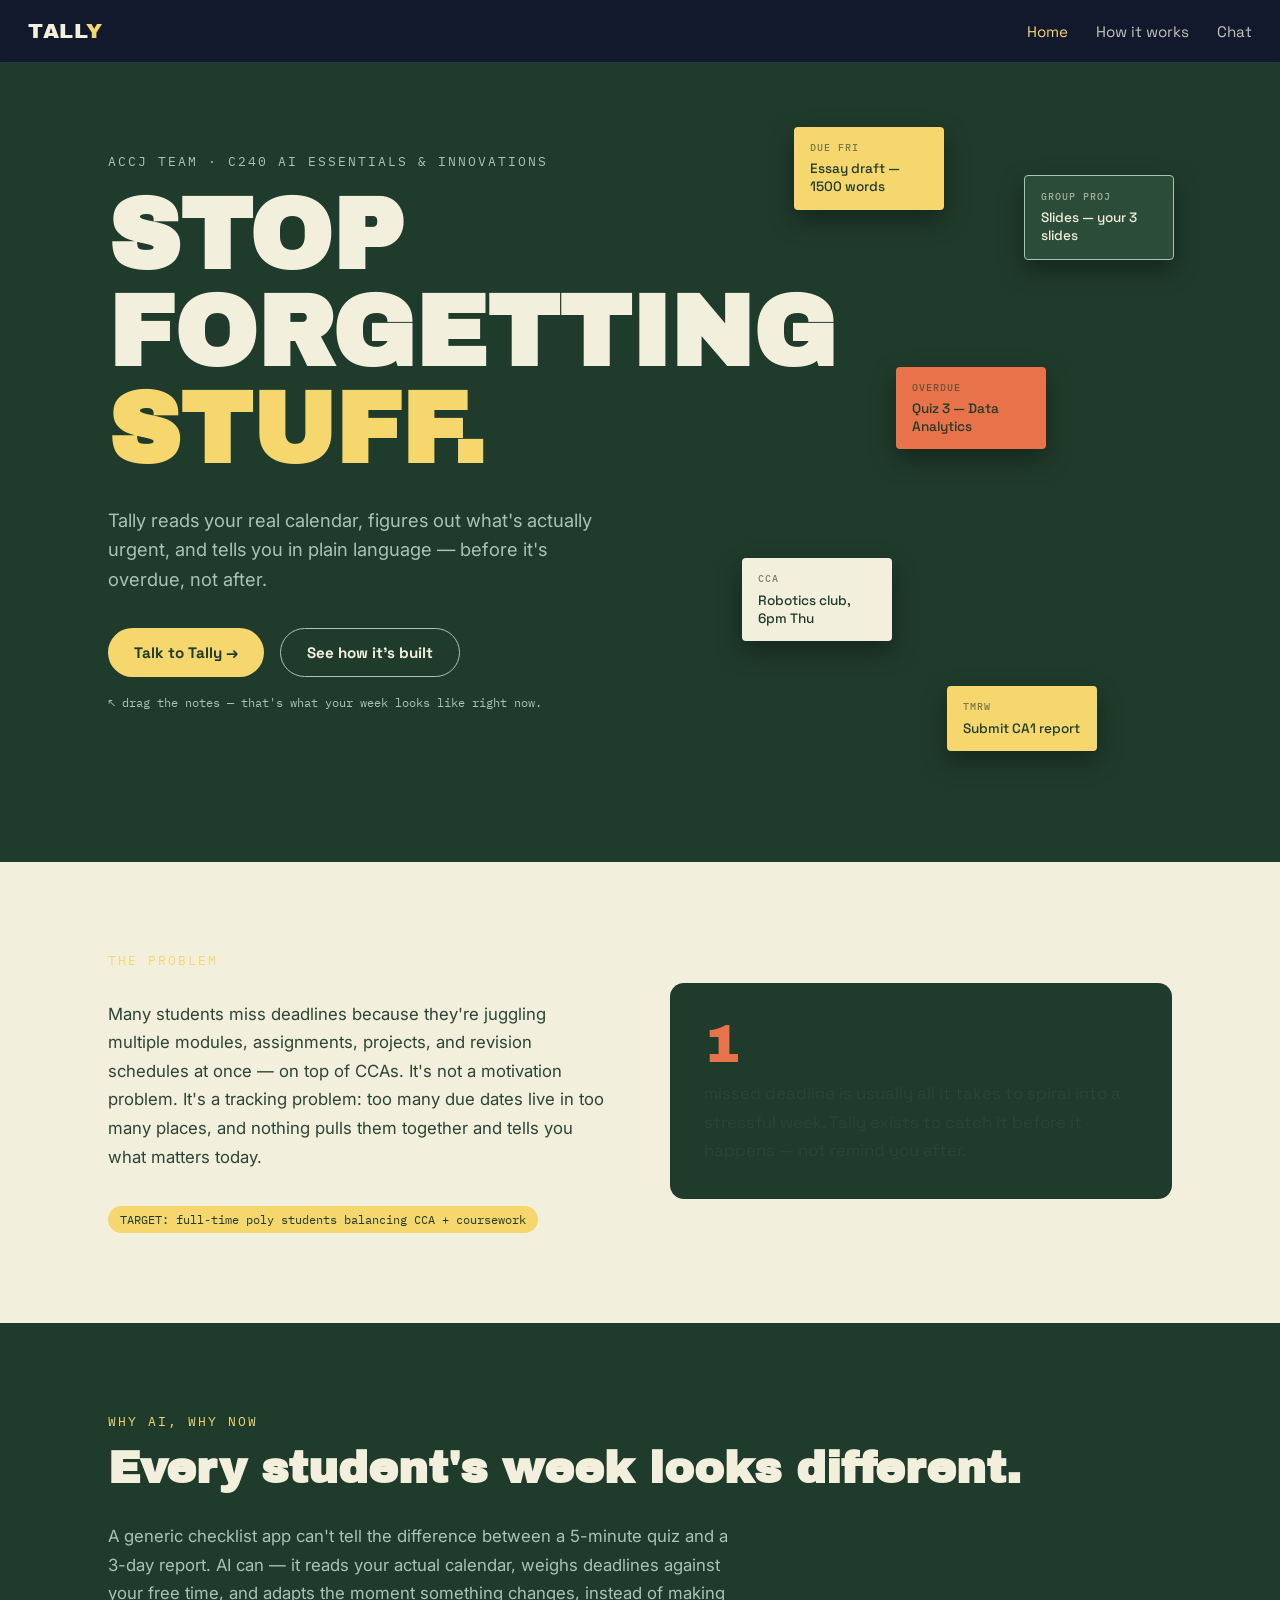
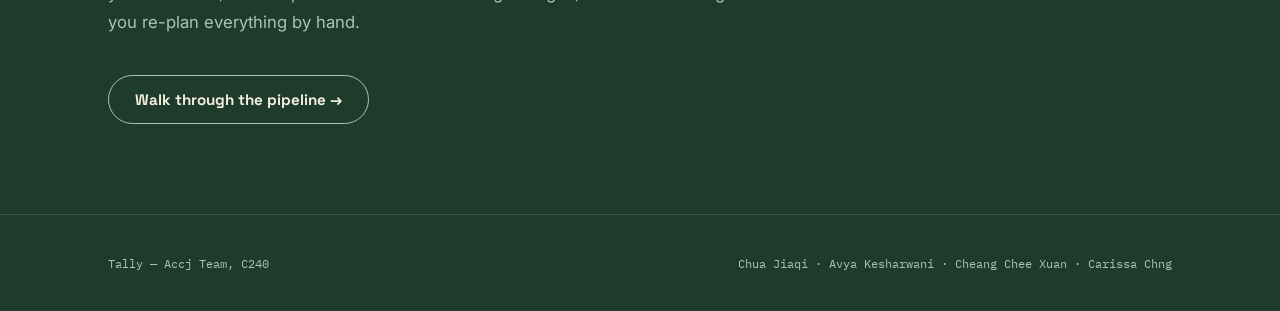
==== index.html @ a727bb12 "Add files via upload" ====
<!DOCTYPE html>
<html lang="en">
<head>
<meta charset="UTF-8">
<meta name="viewport" content="width=device-width, initial-scale=1.0">
<title>Tally — stop forgetting stuff</title>
<link rel="stylesheet" href="style.css">
</head>
<body>

<nav class="nav">
  <div class="nav-mark">TALL<span>Y</span></div>
  <ul class="nav-links">
    <li><a href="index.html">Home</a></li>
    <li><a href="how-it-works.html">How it works</a></li>
    <li><a href="chat.html">Chat</a></li>
  </ul>
</nav>

<header class="hero">
  <div class="note-field" aria-hidden="true">
    <!-- AVYA: these are the "forgotten task" sticky notes — the mess
         is the point. Drag them around, add/remove as you like. -->
    <div class="note y" style="left:62%; top:8%;"><span class="note-tag">Due Fri</span>Essay draft — 1500 words</div>
    <div class="note c" style="left:70%; top:38%;"><span class="note-tag">Overdue</span>Quiz 3 — Data Analytics</div>
    <div class="note p" style="left:58%; top:62%;"><span class="note-tag">CCA</span>Robotics club, 6pm Thu</div>
    <div class="note b" style="left:80%; top:14%;"><span class="note-tag">Group proj</span>Slides — your 3 slides</div>
    <div class="note y" style="left:74%; top:78%;"><span class="note-tag">Tmrw</span>Submit CA1 report</div>
  </div>

  <div class="wrap" style="position:relative; z-index:2;">
    <div class="eyebrow">Accj Team · C240 AI Essentials & Innovations</div>
    <h1 class="headline">STOP<br>FORGETTING<br><span class="accent">STUFF.</span></h1>
    <p class="sub">Tally reads your real calendar, figures out what's actually urgent, and tells you in plain language — before it's overdue, not after.</p>
    <div class="hero-cta">
      <a href="chat.html" class="btn btn-primary">Talk to Tally →</a>
      <a href="how-it-works.html" class="btn btn-ghost">See how it's built</a>
    </div>
    <p class="hero-hint">↖ drag the notes — that's what your week looks like right now.</p>
  </div>
</header>

<section class="problem">
  <div class="wrap">
    <div class="section-label">The problem</div>
    <div class="problem-grid">
      <div>
        <p>Many students miss deadlines because they're juggling multiple modules, assignments, projects, and revision schedules at once — on top of CCAs. It's not a motivation problem. It's a tracking problem: too many due dates live in too many places, and nothing pulls them together and tells you what matters today.</p>
        <span class="audience-chip">TARGET: full-time poly students balancing CCA + coursework</span>
      </div>
      <div class="stat-card">
        <div class="stat-num">1</div>
        <p style="margin:0;">missed deadline is usually all it takes to spiral into a stressful week. Tally exists to catch it before it happens — not remind you after.</p>
      </div>
    </div>
  </div>
</section>

<section>
  <div class="wrap">
    <div class="section-label">Why AI, why now</div>
    <h2 class="section-title">Every student's week looks different.</h2>
    <p style="color:var(--slate); max-width:640px; line-height:1.7; font-size:1.05rem;">A generic checklist app can't tell the difference between a 5-minute quiz and a 3-day report. AI can — it reads your actual calendar, weighs deadlines against your free time, and adapts the moment something changes, instead of making you re-plan everything by hand.</p>
    <a href="how-it-works.html" class="btn btn-ghost" style="margin-top:22px;">Walk through the pipeline →</a>
  </div>
</section>

<footer>
  <div class="wrap" style="display:flex; justify-content:space-between; width:100%; flex-wrap:wrap; gap:10px;">
    <span>Tally — Accj Team, C240</span>
    <span>Chua Jiaqi · Avya Kesharwani · Cheang Chee Xuan · Carissa Chng</span>
  </div>
</footer>

<script src="script.js"></script>
</body>
</html>
---- style.css ----
@import url('https://fonts.googleapis.com/css2?family=Archivo+Black&family=Space+Grotesk:wght@400;500;700&family=Inter:wght@400;500;600&family=IBM+Plex+Mono:wght@400;500&display=swap');

:root{
  --ink:#1F3B2C;
  --ink-soft:#2A4C38;
  --paper:#F3EFDD;
  --yellow:#F5D76E;
  --coral:#E8734A;
  --slate:#A9C4B5;
  --radius:14px;
}

*{box-sizing:border-box;}
html{scroll-behavior:smooth;}
body{
  margin:0;
  background:var(--ink);
  color:var(--paper);
  font-family:'Inter',sans-serif;
  -webkit-font-smoothing:antialiased;
}

::selection{background:var(--yellow);color:var(--ink);}

a{color:inherit;}

.wrap{max-width:1120px;margin:0 auto;padding:0 28px;}

/* ---------- NAV ---------- */
.nav{
  position:sticky;top:0;z-index:50;
  display:flex;align-items:center;justify-content:space-between;
  padding:20px 28px;
  background:rgba(18,23,46,0.9);
  backdrop-filter:blur(6px);
  border-bottom:1px solid rgba(147,163,199,0.2);
}
.nav-mark{
  font-family:'Archivo Black',sans-serif;
  font-size:1.3rem;
  letter-spacing:0.5px;
}
.nav-mark span{color:var(--yellow);}
.nav-links{display:flex;gap:28px;list-style:none;margin:0;padding:0;font-family:'Space Grotesk',sans-serif;font-size:0.95rem;}
.nav-links a{text-decoration:none;opacity:0.8;transition:opacity .15s;}
.nav-links a:hover,.nav-links a.active{opacity:1;color:var(--yellow);}

/* ---------- BUTTONS ---------- */
.btn{
  display:inline-flex;align-items:center;gap:8px;
  font-family:'Space Grotesk',sans-serif;font-weight:700;font-size:0.95rem;
  padding:14px 26px;border-radius:100px;border:none;cursor:pointer;
  text-decoration:none;
}
.btn-primary{background:var(--yellow);color:var(--ink);}
.btn-primary:hover{background:#fbe6a0;}
.btn-ghost{background:transparent;color:var(--paper);border:1.5px solid var(--slate);}
.btn-ghost:hover{border-color:var(--yellow);color:var(--yellow);}

/* ---------- HERO ---------- */
.hero{
  position:relative;
  padding:90px 0 140px;
  overflow:hidden;
}
.eyebrow{
  font-family:'IBM Plex Mono',monospace;
  color:var(--slate);
  font-size:0.8rem;
  letter-spacing:2px;
  text-transform:uppercase;
  margin-bottom:18px;
}
.headline{
  font-family:'Archivo Black',sans-serif;
  font-size:clamp(2.8rem,8vw,6.2rem);
  line-height:0.98;
  margin:0 0 26px;
  max-width:820px;
}
.headline .accent{color:var(--yellow);}
.sub{
  font-size:1.15rem;
  color:var(--slate);
  max-width:520px;
  line-height:1.6;
  margin-bottom:34px;
}
.hero-cta{display:flex;gap:16px;flex-wrap:wrap;}

/* draggable sticky notes */
.note-field{
  position:absolute;
  inset:0;
  pointer-events:none;
  z-index:1;
}
.note{
  position:absolute;
  pointer-events:auto;
  width:150px;
  padding:14px 16px;
  border-radius:4px;
  font-family:'Space Grotesk',sans-serif;
  font-size:0.85rem;
  font-weight:500;
  line-height:1.3;
  cursor:grab;
  user-select:none;
  box-shadow:0 10px 25px rgba(0,0,0,0.35);
  transition:box-shadow .15s;
}
.note:active{cursor:grabbing;box-shadow:0 18px 35px rgba(0,0,0,0.5);}
.note.dragging{z-index:40;}
.note-tag{
  font-family:'IBM Plex Mono',monospace;
  font-size:0.65rem;
  text-transform:uppercase;
  letter-spacing:1px;
  opacity:0.6;
  display:block;
  margin-bottom:6px;
}
.note.y{background:var(--yellow);color:var(--ink);}
.note.c{background:var(--coral);color:var(--ink);}
.note.p{background:var(--paper);color:var(--ink);}
.note.b{background:var(--ink-soft);color:var(--paper);border:1px solid var(--slate);}

.hero-hint{
  font-family:'IBM Plex Mono',monospace;
  font-size:0.75rem;
  color:var(--slate);
  margin-top:18px;
}

/* ---------- SECTION shared ---------- */
section{padding:90px 0;}
.section-label{
  font-family:'IBM Plex Mono',monospace;
  font-size:0.8rem;
  color:var(--yellow);
  letter-spacing:2px;
  text-transform:uppercase;
  margin-bottom:14px;
}
.section-title{
  font-family:'Archivo Black',sans-serif;
  font-size:clamp(1.8rem,4vw,2.8rem);
  margin:0 0 30px;
  line-height:1.08;
}

/* ---------- PROBLEM (torn paper) ---------- */
.problem{
  background:var(--paper);
  color:var(--ink);
  position:relative;
}
.problem::before{
  content:"";
  position:absolute;top:0;left:0;right:0;height:14px;
  background:repeating-linear-gradient(115deg,var(--ink) 0 14px,transparent 14px 28px);
  transform:translateY(-14px);
}
.problem-grid{
  display:grid;
  grid-template-columns:1fr 1fr;
  gap:60px;
  align-items:start;
}
.problem-grid p{font-size:1.05rem;line-height:1.7;color:#2b4436;}
.stat-card{
  background:var(--ink);
  color:var(--paper);
  border-radius:var(--radius);
  padding:34px;
  font-family:'Space Grotesk',sans-serif;
}
.stat-num{
  font-family:'Archivo Black',sans-serif;
  font-size:3.4rem;
  color:var(--coral);
  line-height:1;
  margin-bottom:8px;
}
.audience-chip{
  display:inline-block;
  background:var(--yellow);
  color:var(--ink);
  font-family:'IBM Plex Mono',monospace;
  font-size:0.75rem;
  padding:6px 12px;
  border-radius:100px;
  margin-top:18px;
}

@media (max-width:780px){
  .problem-grid{grid-template-columns:1fr;}
}

/* ---------- STEPS / how it works ---------- */
.steps{display:flex;flex-direction:column;gap:0;}
.step{
  display:grid;
  grid-template-columns:90px 1fr;
  gap:28px;
  padding:34px 0;
  border-top:1px solid rgba(147,163,199,0.25);
}
.step:last-child{border-bottom:1px solid rgba(147,163,199,0.25);}
.step-num{
  font-family:'Archivo Black',sans-serif;
  font-size:2.4rem;
  color:var(--slate);
  opacity:0.5;
}
.step-role{
  font-family:'IBM Plex Mono',monospace;
  font-size:0.75rem;
  color:var(--yellow);
  text-transform:uppercase;
  letter-spacing:1.5px;
  margin-bottom:6px;
}
.step-title{
  font-family:'Space Grotesk',sans-serif;
  font-weight:700;
  font-size:1.3rem;
  margin:0 0 10px;
}
.step-desc{color:var(--slate);line-height:1.6;margin-bottom:16px;max-width:640px;}
.flow{
  display:flex;flex-wrap:wrap;gap:10px;align-items:center;
  font-family:'IBM Plex Mono',monospace;font-size:0.8rem;
}
.flow-node{
  background:var(--ink-soft);
  border:1px solid var(--slate);
  padding:8px 14px;
  border-radius:8px;
}
.flow-arrow{color:var(--slate);}

.slot{
  margin-top:16px;
  border:1.5px dashed var(--slate);
  border-radius:10px;
  padding:14px 16px;
  font-family:'IBM Plex Mono',monospace;
  font-size:0.78rem;
  color:var(--slate);
}
.slot b{color:var(--paper);}

/* ---------- CHAT PAGE ---------- */
.chat-page{padding-top:60px;padding-bottom:120px;}
.chat-shell{
  max-width:640px;
  margin:0 auto;
  background:var(--ink-soft);
  border-radius:20px;
  border:1px solid rgba(147,163,199,0.3);
  overflow:hidden;
  display:flex;
  flex-direction:column;
  height:600px;
}
.chat-head{
  padding:18px 22px;
  border-bottom:1px solid rgba(147,163,199,0.25);
  display:flex;align-items:center;gap:12px;
}
.chat-dot{width:10px;height:10px;border-radius:50%;background:var(--yellow);}
.chat-head-name{font-family:'Space Grotesk',sans-serif;font-weight:700;}
.chat-head-status{font-family:'IBM Plex Mono',monospace;font-size:0.7rem;color:var(--slate);margin-left:auto;}
.chat-log{
  flex:1;overflow-y:auto;
  padding:22px;
  display:flex;flex-direction:column;gap:14px;
}
.bubble{
  max-width:78%;
  padding:12px 16px;
  border-radius:14px;
  font-size:0.92rem;
  line-height:1.5;
  white-space:pre-wrap;
}
.bubble.bot{
  align-self:flex-start;
  background:var(--paper);
  color:var(--ink);
  border-bottom-left-radius:4px;
}
.bubble.user{
  align-self:flex-end;
  background:var(--yellow);
  color:var(--ink);
  border-bottom-right-radius:4px;
}
.bubble.system{
  align-self:center;
  background:transparent;
  border:1px dashed var(--slate);
  color:var(--slate);
  font-family:'IBM Plex Mono',monospace;
  font-size:0.72rem;
}
.chat-input-row{
  display:flex;gap:10px;
  padding:16px;
  border-top:1px solid rgba(147,163,199,0.25);
}
.chat-input-row input{
  flex:1;
  background:var(--ink);
  border:1px solid var(--slate);
  border-radius:100px;
  padding:12px 18px;
  color:var(--paper);
  font-family:'Inter',sans-serif;
  font-size:0.92rem;
}
.chat-input-row input:focus{outline:none;border-color:var(--yellow);}
.chat-input-row button{
  background:var(--yellow);
  border:none;
  border-radius:100px;
  width:46px;height:46px;
  font-size:1.1rem;
  cursor:pointer;
}
.typing{display:flex;gap:4px;align-self:flex-start;padding:12px 16px;}
.typing span{width:6px;height:6px;border-radius:50%;background:var(--slate);animation:blink 1.2s infinite ease-in-out;}
.typing span:nth-child(2){animation-delay:0.2s;}
.typing span:nth-child(3){animation-delay:0.4s;}
@keyframes blink{0%,80%,100%{opacity:0.2;}40%{opacity:1;}}

/* ---------- FOOTER ---------- */
footer{
  padding:40px 0;
  border-top:1px solid rgba(147,163,199,0.2);
  font-family:'IBM Plex Mono',monospace;
  font-size:0.78rem;
  color:var(--slate);
  display:flex;justify-content:space-between;flex-wrap:wrap;gap:10px;
}

@media (max-width:600px){
  .nav-links{display:none;}
  .step{grid-template-columns:1fr;}
}
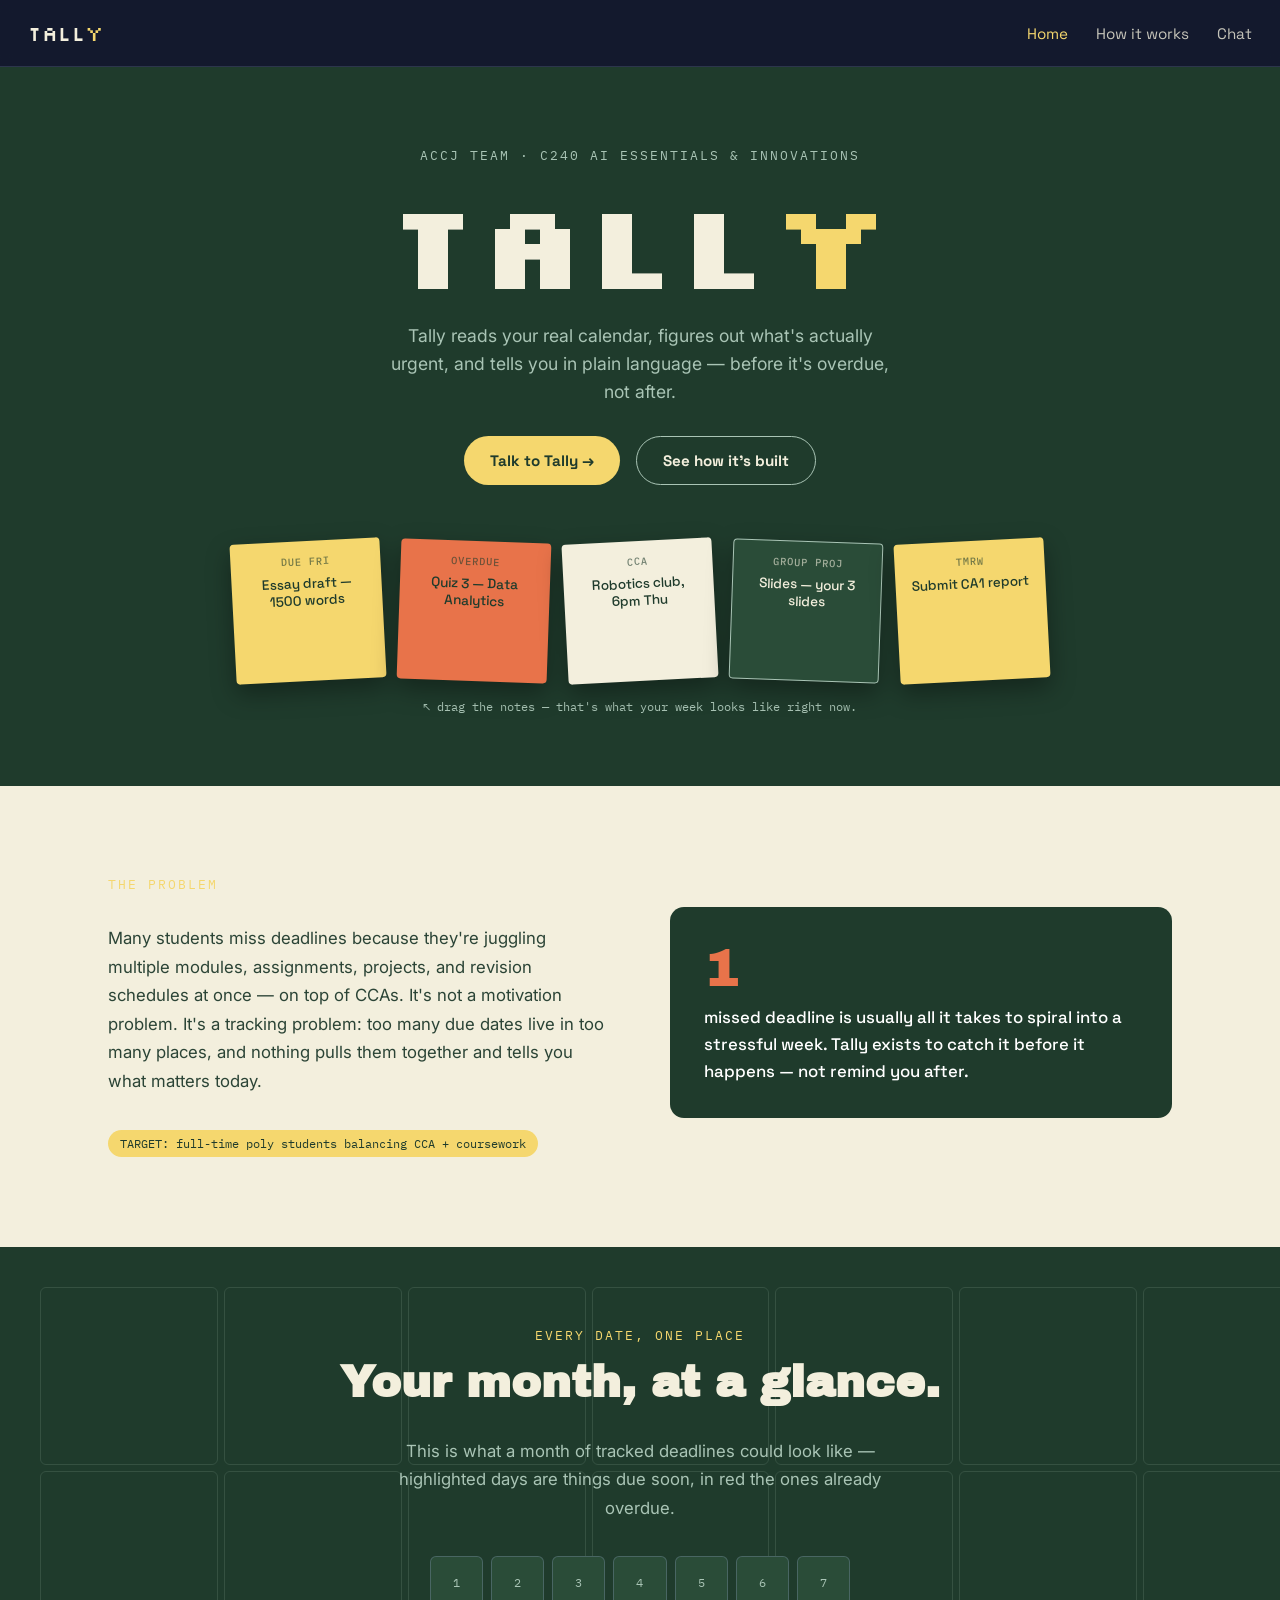
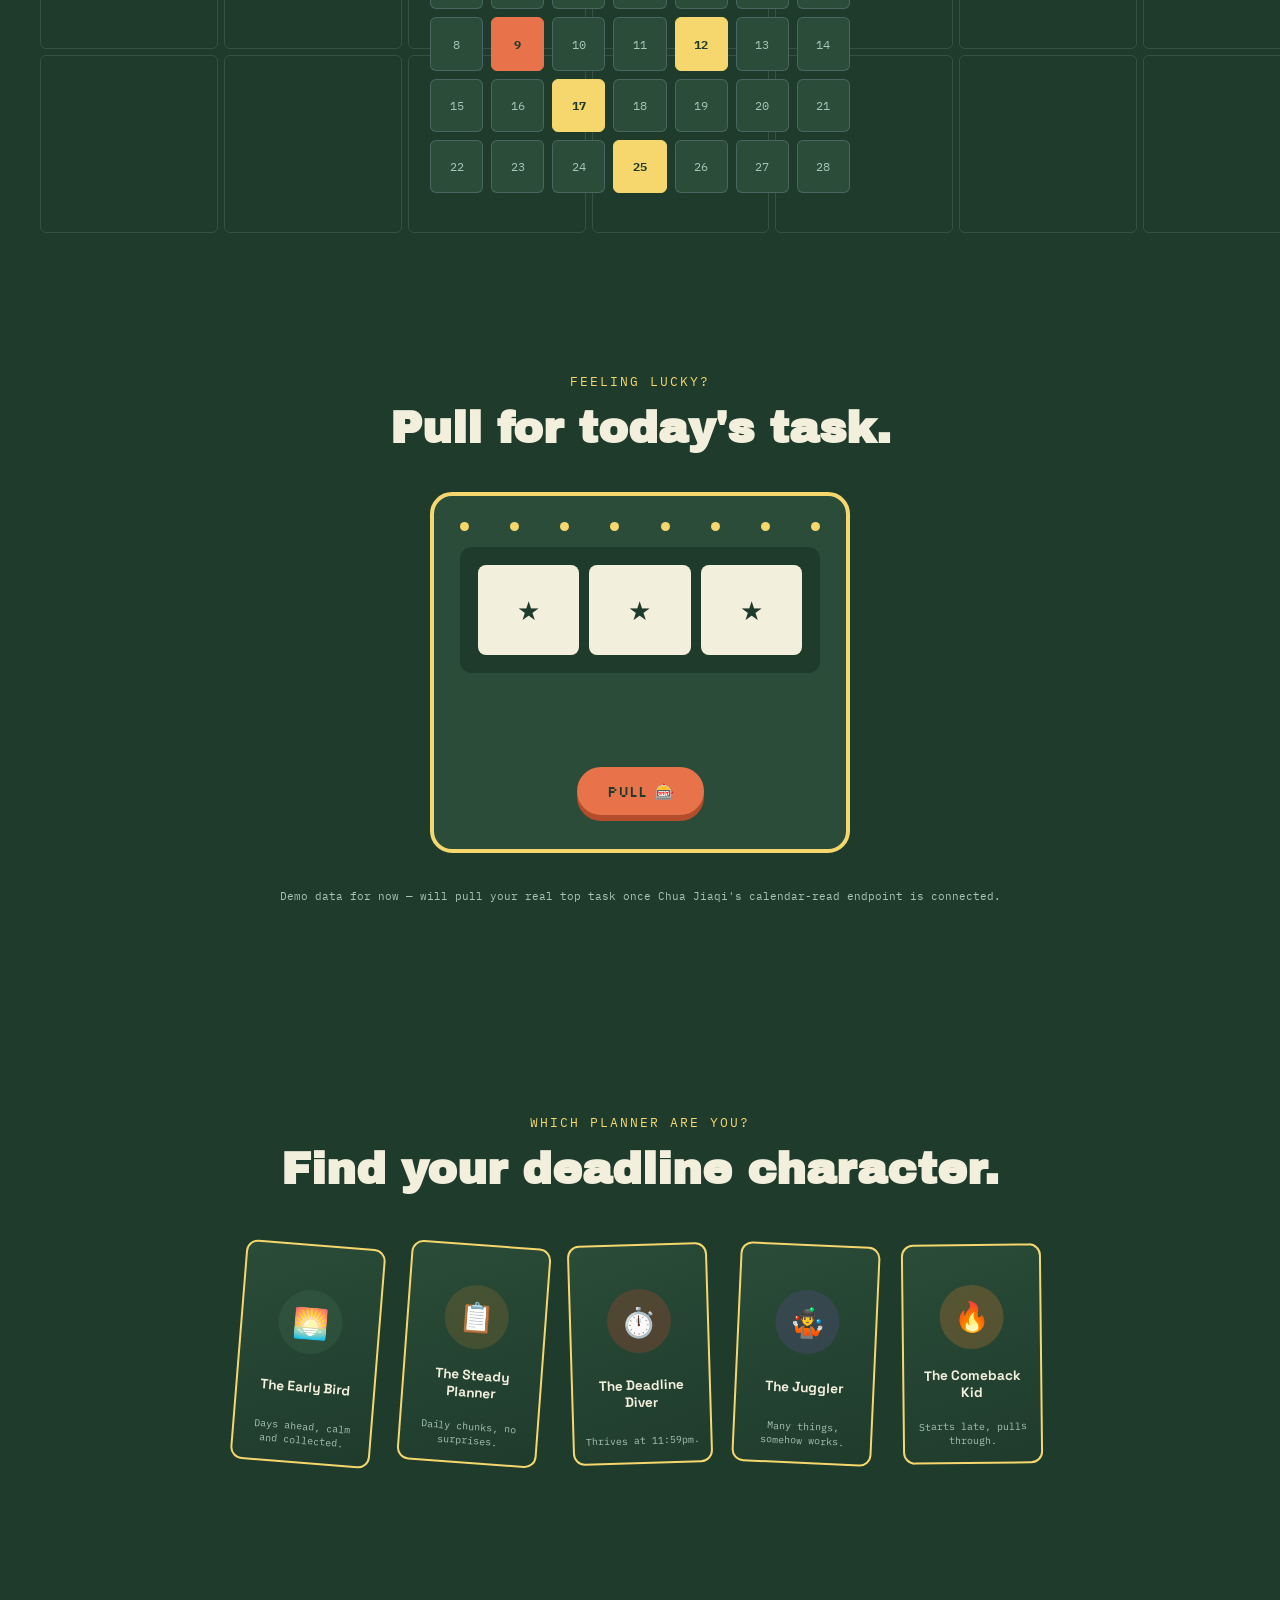
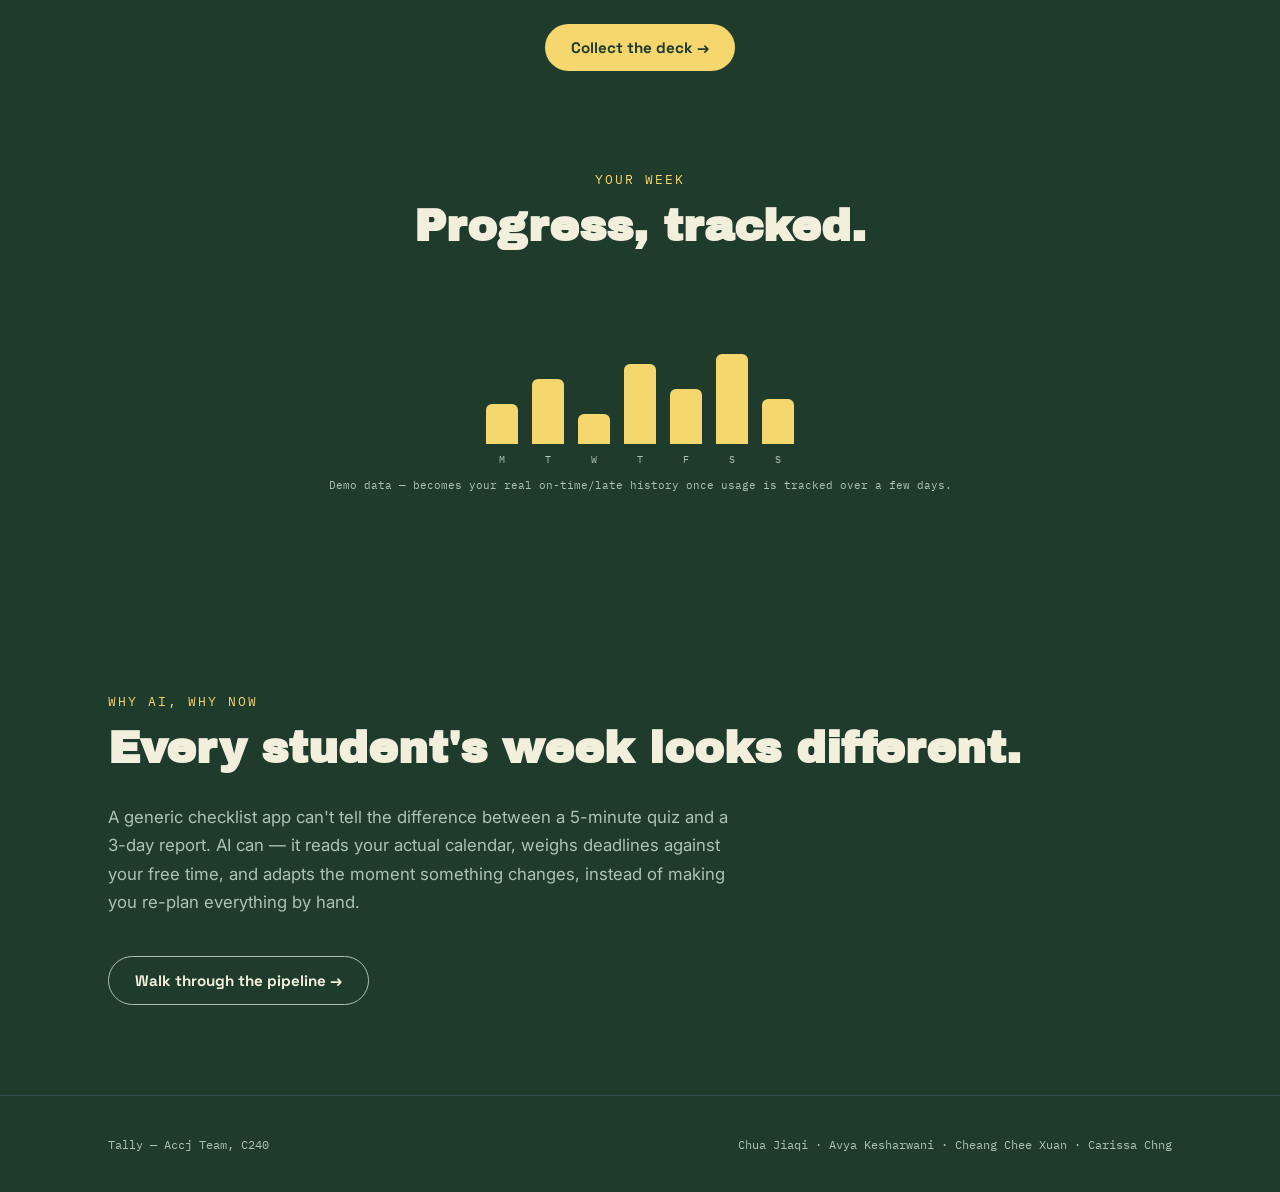
==== commit 3fcd831a: "Add files via upload" ====
--- a/index.html
+++ b/index.html
@@ -9,38 +9,41 @@
 <body>
 
 <nav class="nav">
-  <div class="nav-mark">TALL<span>Y</span></div>
-  <ul class="nav-links">
+  <a href="index.html" class="nav-mark" style="text-decoration:none;">TALL<span>Y</span></a>
+  <ul class="nav-links" id="nav-links">
     <li><a href="index.html">Home</a></li>
     <li><a href="how-it-works.html">How it works</a></li>
     <li><a href="chat.html">Chat</a></li>
   </ul>
+  <button class="nav-toggle" id="nav-toggle" aria-label="Toggle menu">&#9776;</button>
 </nav>
 
 <header class="hero">
-  <div class="note-field" aria-hidden="true">
-    <!-- AVYA: these are the "forgotten task" sticky notes — the mess
-         is the point. Drag them around, add/remove as you like. -->
-    <div class="note y" style="left:62%; top:8%;"><span class="note-tag">Due Fri</span>Essay draft — 1500 words</div>
-    <div class="note c" style="left:70%; top:38%;"><span class="note-tag">Overdue</span>Quiz 3 — Data Analytics</div>
-    <div class="note p" style="left:58%; top:62%;"><span class="note-tag">CCA</span>Robotics club, 6pm Thu</div>
-    <div class="note b" style="left:80%; top:14%;"><span class="note-tag">Group proj</span>Slides — your 3 slides</div>
-    <div class="note y" style="left:74%; top:78%;"><span class="note-tag">Tmrw</span>Submit CA1 report</div>
-  </div>
-
-  <div class="wrap" style="position:relative; z-index:2;">
+  <div class="wrap">
     <div class="eyebrow">Accj Team · C240 AI Essentials & Innovations</div>
-    <h1 class="headline">STOP<br>FORGETTING<br><span class="accent">STUFF.</span></h1>
+    <h1 class="wordmark">
+      <span class="char-in">T</span><span class="char-in">A</span><span class="char-in">L</span><span class="char-in">L</span><span class="char-in accent">Y</span>
+    </h1>
     <p class="sub">Tally reads your real calendar, figures out what's actually urgent, and tells you in plain language — before it's overdue, not after.</p>
     <div class="hero-cta">
       <a href="chat.html" class="btn btn-primary">Talk to Tally →</a>
       <a href="how-it-works.html" class="btn btn-ghost">See how it's built</a>
     </div>
+
+    <!-- AVYA: sticky notes now sit below the wordmark, in a row.
+         Drag any of them around — same interaction as before. -->
+    <div class="note-field" aria-hidden="true">
+      <div class="note y"><span class="note-tag">Due Fri</span>Essay draft — 1500 words</div>
+      <div class="note c"><span class="note-tag">Overdue</span>Quiz 3 — Data Analytics</div>
+      <div class="note p"><span class="note-tag">CCA</span>Robotics club, 6pm Thu</div>
+      <div class="note b"><span class="note-tag">Group proj</span>Slides — your 3 slides</div>
+      <div class="note y"><span class="note-tag">Tmrw</span>Submit CA1 report</div>
+    </div>
     <p class="hero-hint">↖ drag the notes — that's what your week looks like right now.</p>
   </div>
 </header>
 
-<section class="problem">
+<section class="problem reveal">
   <div class="wrap">
     <div class="section-label">The problem</div>
     <div class="problem-grid">
@@ -56,10 +59,96 @@
   </div>
 </section>
 
-<section>
+<!-- CALENDAR STRIP — decorative Abetka-style backdrop, not live calendar data yet -->
+<section class="calendar-section reveal">
+  <div class="calendar-bg" aria-hidden="true">
+    <!-- 21 filler cells forming a loose grid backdrop -->
+    <div></div><div></div><div></div><div></div><div></div><div></div><div></div>
+    <div></div><div></div><div></div><div></div><div></div><div></div><div></div>
+    <div></div><div></div><div></div><div></div><div></div><div></div><div></div>
+  </div>
+  <div class="wrap calendar-content">
+    <div class="section-label">Every date, one place</div>
+    <h2 class="section-title" style="font-family:'Archivo Black',sans-serif;">Your month, at a glance.</h2>
+    <p>This is what a month of tracked deadlines could look like — highlighted days are things due soon, in red the ones already overdue.</p>
+    <div class="mini-calendar">
+      <div class="day">1</div><div class="day">2</div><div class="day">3</div><div class="day">4</div><div class="day">5</div><div class="day">6</div><div class="day">7</div>
+      <div class="day">8</div><div class="day urgent">9</div><div class="day">10</div><div class="day">11</div><div class="day marked">12</div><div class="day">13</div><div class="day">14</div>
+      <div class="day">15</div><div class="day">16</div><div class="day marked">17</div><div class="day">18</div><div class="day">19</div><div class="day">20</div><div class="day">21</div>
+      <div class="day">22</div><div class="day">23</div><div class="day">24</div><div class="day marked">25</div><div class="day">26</div><div class="day">27</div><div class="day">28</div>
+    </div>
+  </div>
+</section>
+
+<!-- SLOT MACHINE — pull to reveal today's top task (demo data for now) -->
+<section class="slot-section reveal">
+  <div class="wrap">
+    <div class="section-label">Feeling lucky?</div>
+    <h2 class="section-title" style="font-family:'Archivo Black',sans-serif;">Pull for today's task.</h2>
+    <div class="slot-machine" id="slot-machine">
+      <div class="marquee" aria-hidden="true">
+        <span></span><span></span><span></span><span></span><span></span><span></span><span></span><span></span>
+      </div>
+      <div class="reels">
+        <div class="reel"><div class="reel-strip">★</div></div>
+        <div class="reel"><div class="reel-strip">★</div></div>
+        <div class="reel"><div class="reel-strip">★</div></div>
+      </div>
+      <div class="slot-result" id="slot-result"></div>
+      <button class="lever-btn" id="lever-btn">PULL 🎰</button>
+    </div>
+    <p class="slot-note">Demo data for now — will pull your real top task once Chua Jiaqi's calendar-read endpoint is connected.</p>
+  </div>
+</section>
+
+<!-- TAROT CHARACTER CARDS + QUIZ -->
+<section class="tarot-section reveal">
+  <div class="wrap">
+    <div class="section-label">Which planner are you?</div>
+    <h2 class="section-title" style="font-family:'Archivo Black',sans-serif;">Find your deadline character.</h2>
+
+    <div class="tarot-grid" id="tarot-grid">
+      <div class="tarot-card"><span></span><div class="tarot-portrait" style="background:rgba(63,107,82,0.3);">🌅</div><div class="tarot-name">The Early Bird</div><div class="tarot-desc">Days ahead, calm and collected.</div></div>
+      <div class="tarot-card"><span></span><div class="tarot-portrait" style="background:rgba(138,106,46,0.3);">📋</div><div class="tarot-name">The Steady Planner</div><div class="tarot-desc">Daily chunks, no surprises.</div></div>
+      <div class="tarot-card"><span></span><div class="tarot-portrait" style="background:rgba(176,71,47,0.3);">⏱️</div><div class="tarot-name">The Deadline Diver</div><div class="tarot-desc">Thrives at 11:59pm.</div></div>
+      <div class="tarot-card"><span></span><div class="tarot-portrait" style="background:rgba(90,74,138,0.3);">🤹</div><div class="tarot-name">The Juggler</div><div class="tarot-desc">Many things, somehow works.</div></div>
+      <div class="tarot-card"><span></span><div class="tarot-portrait" style="background:rgba(196,115,46,0.3);">🔥</div><div class="tarot-name">The Comeback Kid</div><div class="tarot-desc">Starts late, pulls through.</div></div>
+    </div>
+
+    <button class="btn btn-primary" id="start-quiz">Collect the deck →</button>
+
+    <div class="quiz-box" id="quiz-box">
+      <div class="quiz-live">
+        <div class="quiz-question" id="quiz-question"></div>
+        <div class="quiz-options" id="quiz-options"></div>
+      </div>
+      <div class="quiz-result" id="quiz-result"></div>
+    </div>
+  </div>
+</section>
+
+<!-- PROGRESS CHART (demo data) -->
+<section class="progress-section reveal">
+  <div class="wrap">
+    <div class="section-label">Your week</div>
+    <h2 class="section-title" style="font-family:'Archivo Black',sans-serif;">Progress, tracked.</h2>
+    <div class="progress-chart">
+      <div class="progress-bar"><span>M</span></div>
+      <div class="progress-bar"><span>T</span></div>
+      <div class="progress-bar"><span>W</span></div>
+      <div class="progress-bar"><span>T</span></div>
+      <div class="progress-bar"><span>F</span></div>
+      <div class="progress-bar"><span>S</span></div>
+      <div class="progress-bar"><span>S</span></div>
+    </div>
+    <p class="progress-note">Demo data — becomes your real on-time/late history once usage is tracked over a few days.</p>
+  </div>
+</section>
+
+<section class="reveal">
   <div class="wrap">
     <div class="section-label">Why AI, why now</div>
-    <h2 class="section-title">Every student's week looks different.</h2>
+    <h2 class="section-title" style="font-family:'Archivo Black',sans-serif;">Every student's week looks different.</h2>
     <p style="color:var(--slate); max-width:640px; line-height:1.7; font-size:1.05rem;">A generic checklist app can't tell the difference between a 5-minute quiz and a 3-day report. AI can — it reads your actual calendar, weighs deadlines against your free time, and adapts the moment something changes, instead of making you re-plan everything by hand.</p>
     <a href="how-it-works.html" class="btn btn-ghost" style="margin-top:22px;">Walk through the pipeline →</a>
   </div>
--- a/style.css
+++ b/style.css
@@ -1,4 +1,4 @@
-@import url('https://fonts.googleapis.com/css2?family=Archivo+Black&family=Space+Grotesk:wght@400;500;700&family=Inter:wght@400;500;600&family=IBM+Plex+Mono:wght@400;500&display=swap');
+@import url('https://fonts.googleapis.com/css2?family=Silkscreen:wght@400;700&family=Space+Grotesk:wght@400;500;700&family=Inter:wght@400;500;600&family=IBM+Plex+Mono:wght@400;500&family=Archivo+Black&display=swap');
 
 :root{
   --ink:#1F3B2C;
@@ -36,7 +36,7 @@
   border-bottom:1px solid rgba(147,163,199,0.2);
 }
 .nav-mark{
-  font-family:'Archivo Black',sans-serif;
+  font-family:'Silkscreen',monospace;
   font-size:1.3rem;
   letter-spacing:0.5px;
 }
@@ -44,6 +44,17 @@
 .nav-links{display:flex;gap:28px;list-style:none;margin:0;padding:0;font-family:'Space Grotesk',sans-serif;font-size:0.95rem;}
 .nav-links a{text-decoration:none;opacity:0.8;transition:opacity .15s;}
 .nav-links a:hover,.nav-links a.active{opacity:1;color:var(--yellow);}
+
+.nav-toggle{
+  display:none;
+  background:transparent;
+  border:1.5px solid var(--slate);
+  border-radius:8px;
+  width:40px;height:40px;
+  color:var(--paper);
+  font-size:1.1rem;
+  cursor:pointer;
+}
 
 /* ---------- BUTTONS ---------- */
 .btn{
@@ -60,8 +71,8 @@
 /* ---------- HERO ---------- */
 .hero{
   position:relative;
-  padding:90px 0 140px;
-  overflow:hidden;
+  padding:80px 0 60px;
+  text-align:center;
 }
 .eyebrow{
   font-family:'IBM Plex Mono',monospace;
@@ -71,33 +82,46 @@
   text-transform:uppercase;
   margin-bottom:18px;
 }
-.headline{
-  font-family:'Archivo Black',sans-serif;
-  font-size:clamp(2.8rem,8vw,6.2rem);
-  line-height:0.98;
-  margin:0 0 26px;
-  max-width:820px;
-}
-.headline .accent{color:var(--yellow);}
+.wordmark{
+  font-family:'Silkscreen',monospace;
+  font-weight:700;
+  font-size:clamp(3rem,12vw,7.5rem);
+  line-height:1;
+  margin:0 0 20px;
+  letter-spacing:2px;
+}
+.wordmark .accent{color:var(--yellow);}
+.wordmark .char-in{
+  display:inline-block;
+  opacity:0;
+  transform:translateY(24px);
+  animation:charIn 0.5s cubic-bezier(.2,.8,.2,1) forwards;
+}
+@keyframes charIn{
+  to{opacity:1; transform:translateY(0);}
+}
 .sub{
-  font-size:1.15rem;
+  font-size:1.1rem;
   color:var(--slate);
   max-width:520px;
   line-height:1.6;
-  margin-bottom:34px;
-}
-.hero-cta{display:flex;gap:16px;flex-wrap:wrap;}
-
-/* draggable sticky notes */
+  margin:0 auto 30px;
+}
+.hero-cta{display:flex;gap:16px;flex-wrap:wrap;justify-content:center;}
+
+/* sticky notes row, below the title */
 .note-field{
-  position:absolute;
-  inset:0;
-  pointer-events:none;
-  z-index:1;
+  position:relative;
+  display:flex;
+  justify-content:center;
+  flex-wrap:wrap;
+  gap:16px;
+  max-width:900px;
+  margin:56px auto 0;
+  min-height:140px;
 }
 .note{
-  position:absolute;
-  pointer-events:auto;
+  position:relative;
   width:150px;
   padding:14px 16px;
   border-radius:4px;
@@ -108,10 +132,12 @@
   cursor:grab;
   user-select:none;
   box-shadow:0 10px 25px rgba(0,0,0,0.35);
-  transition:box-shadow .15s;
-}
+  transition:box-shadow .15s, transform .15s;
+}
+.note:nth-child(odd){transform:rotate(-3deg);}
+.note:nth-child(even){transform:rotate(2deg);}
 .note:active{cursor:grabbing;box-shadow:0 18px 35px rgba(0,0,0,0.5);}
-.note.dragging{z-index:40;}
+.note.dragging{z-index:40;position:absolute;transform:none;}
 .note-tag{
   font-family:'IBM Plex Mono',monospace;
   font-size:0.65rem;
@@ -175,6 +201,12 @@
   border-radius:var(--radius);
   padding:34px;
   font-family:'Space Grotesk',sans-serif;
+}
+.stat-card p{
+  color:#FFFFFF;
+  font-weight:500;
+  font-size:1.05rem;
+  line-height:1.6;
 }
 .stat-num{
   font-family:'Archivo Black',sans-serif;
@@ -346,7 +378,359 @@
   display:flex;justify-content:space-between;flex-wrap:wrap;gap:10px;
 }
 
+/* =========================================================
+   SCROLL REVEAL — generic utility, toggled by JS IntersectionObserver
+   ========================================================= */
+.reveal{
+  opacity:0;
+  transform:translateY(30px);
+  transition:opacity 0.7s cubic-bezier(.2,.8,.2,1), transform 0.7s cubic-bezier(.2,.8,.2,1);
+}
+.reveal.in{opacity:1; transform:translateY(0);}
+
+/* =========================================================
+   CALENDAR STRIP — decorative, Abetka-style backdrop, not live data
+   ========================================================= */
+.calendar-section{
+  position:relative;
+  padding:80px 0;
+  overflow:hidden;
+}
+.calendar-bg{
+  position:absolute;
+  inset:0;
+  display:grid;
+  grid-template-columns:repeat(7,1fr);
+  gap:6px;
+  padding:40px;
+  opacity:0.16;
+  z-index:0;
+  pointer-events:none;
+}
+.calendar-bg div{
+  border:1.5px solid var(--slate);
+  border-radius:6px;
+  aspect-ratio:1;
+}
+.calendar-content{
+  position:relative;
+  z-index:1;
+  text-align:center;
+}
+.calendar-content p{
+  color:var(--slate);
+  max-width:520px;
+  margin:0 auto;
+  line-height:1.7;
+  font-size:1.05rem;
+}
+.mini-calendar{
+  display:grid;
+  grid-template-columns:repeat(7,1fr);
+  gap:8px;
+  max-width:420px;
+  margin:34px auto 0;
+}
+.mini-calendar .day{
+  aspect-ratio:1;
+  border-radius:6px;
+  background:var(--ink-soft);
+  border:1px solid rgba(147,163,199,0.3);
+  display:flex;align-items:center;justify-content:center;
+  font-family:'IBM Plex Mono',monospace;
+  font-size:0.75rem;
+  color:var(--slate);
+}
+.mini-calendar .day.marked{
+  background:var(--yellow);
+  color:var(--ink);
+  border-color:var(--yellow);
+  font-weight:700;
+}
+.mini-calendar .day.urgent{
+  background:var(--coral);
+  color:var(--ink);
+  border-color:var(--coral);
+  font-weight:700;
+}
+
+/* =========================================================
+   SLOT MACHINE
+   ========================================================= */
+.slot-section{
+  padding:100px 0;
+  text-align:center;
+  position:relative;
+}
+.slot-machine{
+  position:relative;
+  max-width:420px;
+  margin:40px auto 0;
+  padding:26px 26px 34px;
+  background:var(--ink-soft);
+  border-radius:22px;
+  border:4px solid var(--yellow);
+  transform:scale(0.85);
+  opacity:0;
+  transition:transform 0.8s cubic-bezier(.2,.8,.2,1), opacity 0.8s ease;
+}
+.slot-machine.in{
+  transform:scale(1);
+  opacity:1;
+}
+.marquee{
+  display:flex;
+  justify-content:space-between;
+  margin-bottom:16px;
+}
+.marquee span{
+  width:9px;height:9px;border-radius:50%;
+  background:var(--yellow);
+  animation:marqueeBlink 1.4s infinite;
+}
+.marquee span:nth-child(odd){animation-delay:0.35s;}
+@keyframes marqueeBlink{
+  0%,100%{opacity:0.25;}
+  50%{opacity:1;}
+}
+.reels{
+  display:flex;
+  gap:10px;
+  background:var(--ink);
+  border-radius:12px;
+  padding:18px;
+  margin-bottom:22px;
+}
+.reel{
+  flex:1;
+  height:90px;
+  background:var(--paper);
+  border-radius:8px;
+  overflow:hidden;
+  display:flex;
+  align-items:center;
+  justify-content:center;
+  font-family:'Silkscreen',monospace;
+  font-size:1.6rem;
+  color:var(--ink);
+  position:relative;
+}
+.reel .reel-strip{
+  display:flex;
+  flex-direction:column;
+  align-items:center;
+}
+.reel.spinning .reel-strip{
+  animation:reelSpin 0.15s linear infinite;
+}
+@keyframes reelSpin{
+  0%{transform:translateY(0);}
+  100%{transform:translateY(30px);}
+}
+.slot-result{
+  min-height:52px;
+  font-family:'Space Grotesk',sans-serif;
+  font-weight:700;
+  color:var(--paper);
+  font-size:1.05rem;
+  margin-bottom:20px;
+  padding:0 10px;
+}
+.slot-result .tag{
+  display:block;
+  font-family:'IBM Plex Mono',monospace;
+  font-weight:400;
+  font-size:0.75rem;
+  color:var(--slate);
+  margin-bottom:4px;
+  text-transform:uppercase;
+  letter-spacing:1px;
+}
+.lever-btn{
+  font-family:'Silkscreen',monospace;
+  background:var(--coral);
+  color:var(--ink);
+  border:none;
+  border-radius:100px;
+  padding:14px 30px;
+  font-size:0.95rem;
+  cursor:pointer;
+  box-shadow:0 6px 0 #b34d2c;
+  transition:transform 0.1s;
+}
+.lever-btn:active{transform:translateY(4px);box-shadow:0 2px 0 #b34d2c;}
+.lever-btn:disabled{opacity:0.6;cursor:default;}
+.slot-note{
+  font-family:'IBM Plex Mono',monospace;
+  font-size:0.7rem;
+  color:var(--slate);
+  margin-top:36px;
+}
+
+/* =========================================================
+   TAROT CHARACTER CARDS + QUIZ
+   ========================================================= */
+.tarot-section{padding:100px 0;text-align:center;}
+.tarot-grid{
+  position:relative;
+  display:flex;
+  flex-wrap:wrap;
+  justify-content:center;
+  gap:26px;
+  max-width:900px;
+  margin:50px auto 40px;
+  min-height:340px;
+}
+.tarot-card{
+  width:140px;
+  height:220px;
+  border-radius:12px;
+  background:linear-gradient(160deg, var(--ink-soft), var(--ink));
+  border:2px solid var(--yellow);
+  padding:14px 10px;
+  display:flex;
+  flex-direction:column;
+  align-items:center;
+  justify-content:space-between;
+  opacity:0;
+  transform:translate(var(--dx,0), var(--dy,-40px)) rotate(var(--rot,0deg));
+  transition:transform 0.9s cubic-bezier(.2,.8,.2,1), opacity 0.9s ease;
+}
+.tarot-card.in{
+  opacity:1;
+  transform:translate(0,0) rotate(var(--settle-rot,0deg));
+}
+.tarot-card.collected{
+  transform:translate(0,0) rotate(0deg) !important;
+  transition:transform 0.6s cubic-bezier(.3,.7,.3,1), opacity 0.4s ease;
+}
+.tarot-portrait{
+  width:64px;height:64px;
+  border-radius:50%;
+  display:flex;align-items:center;justify-content:center;
+  font-size:1.8rem;
+  margin-top:6px;
+}
+.tarot-name{
+  font-family:'Space Grotesk',sans-serif;
+  font-weight:700;
+  font-size:0.85rem;
+  text-align:center;
+}
+.tarot-desc{
+  font-family:'IBM Plex Mono',monospace;
+  font-size:0.62rem;
+  color:var(--slate);
+  text-align:center;
+  line-height:1.4;
+}
+
+.quiz-box{
+  max-width:480px;
+  margin:0 auto;
+  background:var(--ink-soft);
+  border:1px solid rgba(147,163,199,0.3);
+  border-radius:16px;
+  padding:30px;
+  display:none;
+}
+.quiz-box.active{display:block;}
+.quiz-question{
+  font-family:'Space Grotesk',sans-serif;
+  font-weight:700;
+  font-size:1.1rem;
+  margin-bottom:20px;
+}
+.quiz-options{display:flex;flex-direction:column;gap:10px;}
+.quiz-option{
+  font-family:'Inter',sans-serif;
+  background:var(--ink);
+  border:1px solid var(--slate);
+  color:var(--paper);
+  border-radius:10px;
+  padding:12px 16px;
+  text-align:left;
+  cursor:pointer;
+  font-size:0.92rem;
+}
+.quiz-option:hover{border-color:var(--yellow);}
+.quiz-result{display:none;text-align:center;}
+.quiz-result.active{display:block;}
+.quiz-result .tarot-card{margin:0 auto 18px;opacity:1;transform:none;width:160px;height:250px;}
+.quiz-result .tarot-portrait{width:80px;height:80px;font-size:2.2rem;margin:0 auto;}
+
+/* =========================================================
+   PROGRESS CHART (demo data)
+   ========================================================= */
+.progress-section{padding:0 0 100px;text-align:center;}
+.progress-chart{
+  display:flex;
+  align-items:flex-end;
+  justify-content:center;
+  gap:14px;
+  max-width:480px;
+  height:160px;
+  margin:34px auto 10px;
+}
+.progress-bar{
+  width:32px;
+  border-radius:6px 6px 0 0;
+  background:var(--yellow);
+  transition:height 1s cubic-bezier(.2,.8,.2,1);
+  height:0;
+  position:relative;
+}
+.progress-bar span{
+  position:absolute;
+  bottom:-22px;left:0;right:0;
+  text-align:center;
+  font-family:'IBM Plex Mono',monospace;
+  font-size:0.65rem;
+  color:var(--slate);
+}
+.progress-note{
+  font-family:'IBM Plex Mono',monospace;
+  font-size:0.7rem;
+  color:var(--slate);
+  margin-top:34px;
+}
+
 @media (max-width:600px){
-  .nav-links{display:none;}
   .step{grid-template-columns:1fr;}
-}
+
+  .nav-toggle{display:block;}
+  .nav-links{
+    display:none;
+    position:absolute;
+    top:100%;left:0;right:0;
+    flex-direction:column;
+    gap:0;
+    background:var(--ink-soft);
+    border-bottom:1px solid rgba(147,163,199,0.25);
+    padding:10px 28px 18px;
+  }
+  .nav-links.open{display:flex;}
+  .nav-links a{display:block;padding:12px 0;border-bottom:1px solid rgba(147,163,199,0.15);}
+
+  .hero{padding:50px 0 40px;}
+  .note-field{
+    position:static;
+    display:flex;
+    gap:10px;
+    overflow-x:auto;
+    padding:22px 2px 8px;
+    margin-top:10px;
+    -webkit-overflow-scrolling:touch;
+  }
+  .note{position:static;flex:0 0 auto;width:132px;cursor:default;}
+  .hero-hint{display:none;}
+
+  .chat-shell{height:min(72vh, 560px);}
+  .chat-page{padding-top:30px;padding-bottom:60px;}
+
+  .note-field{justify-content:flex-start;}
+  .tarot-card{width:112px;height:180px;}
+  .slot-machine{max-width:320px;}
+  .reel{height:70px;font-size:1.2rem;}
+}
+
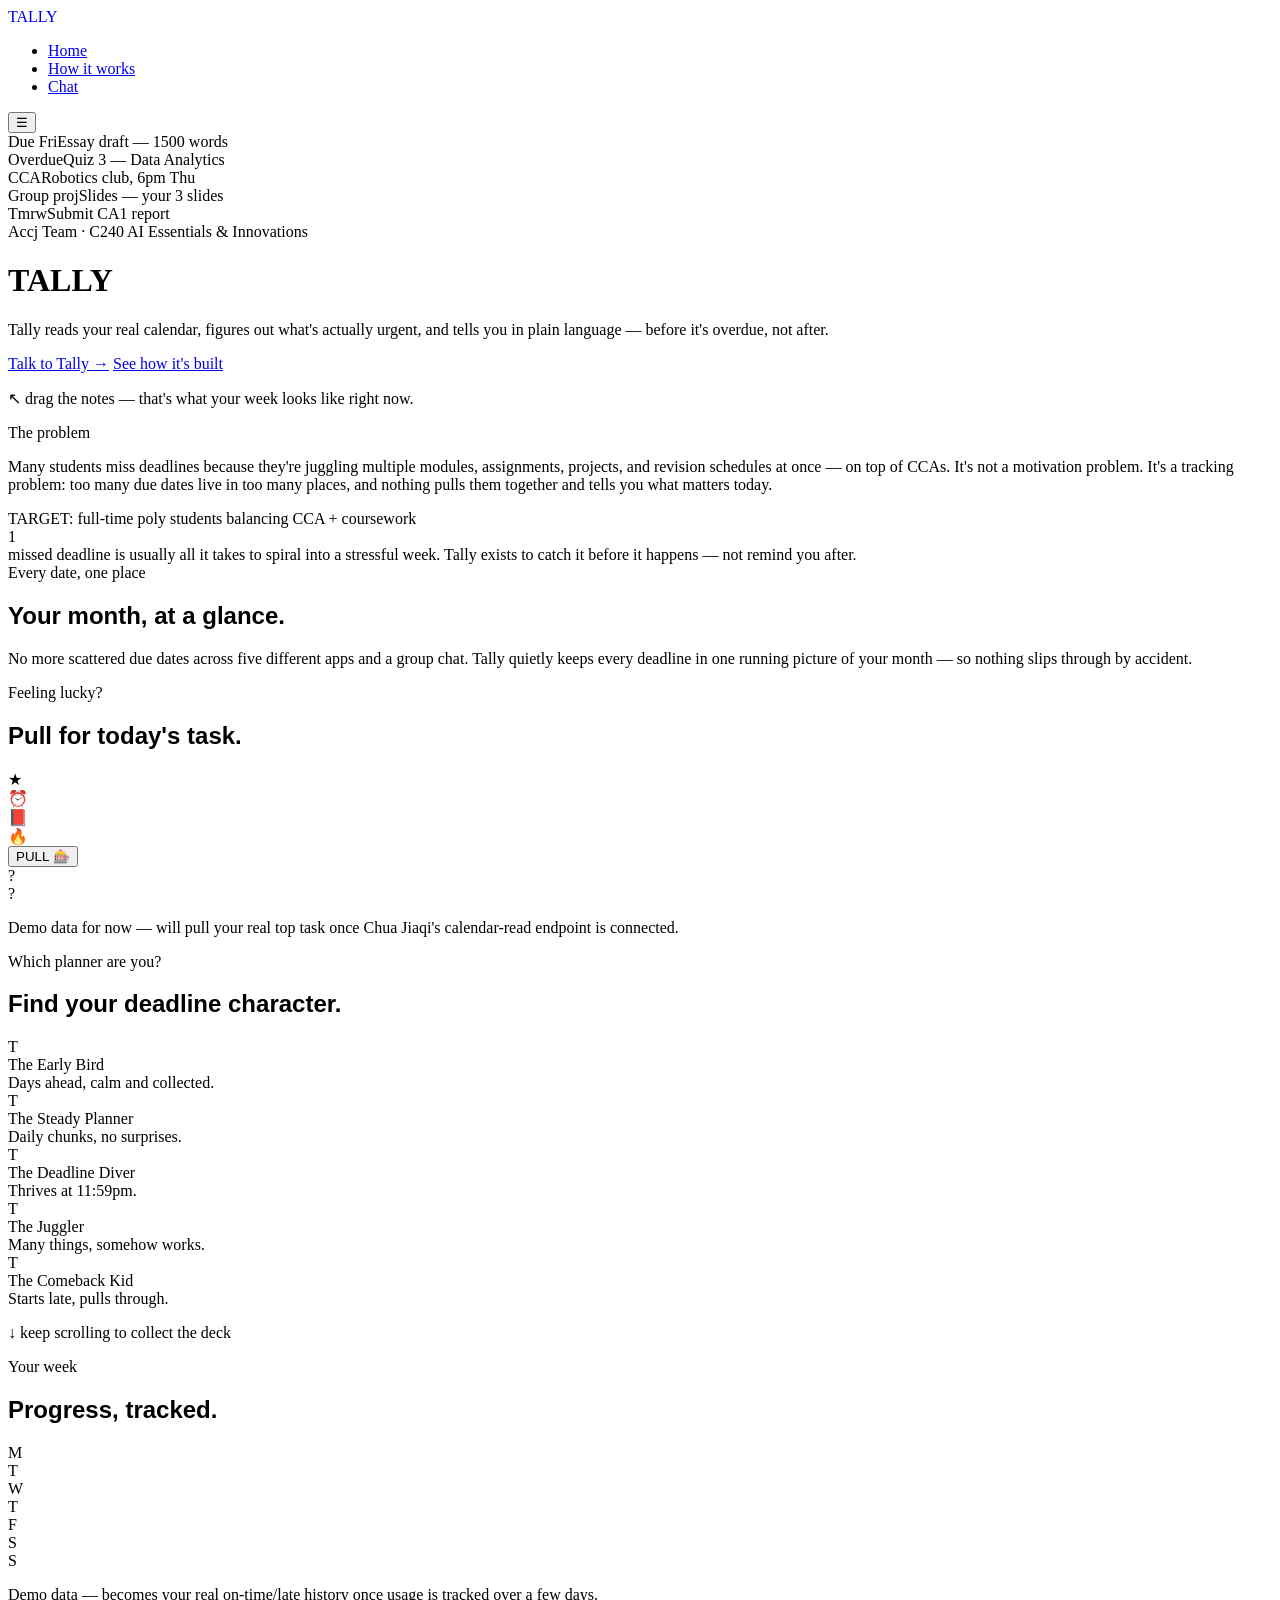
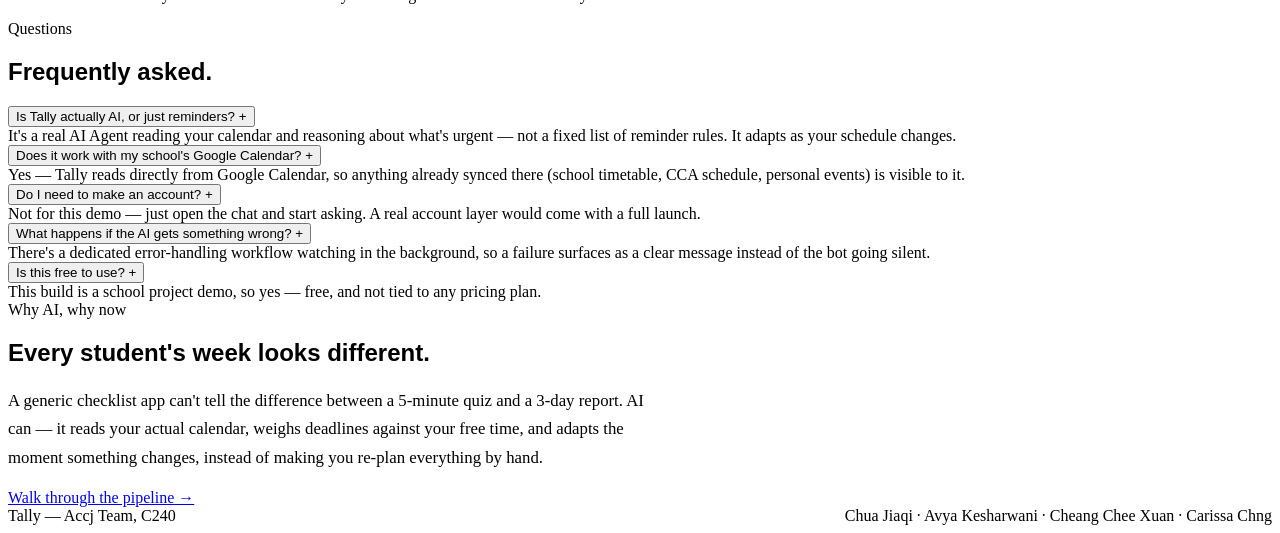
==== commit a557c5dd: "Rename index (2).html to index.html" ====
--- a/index.html
+++ b/index.html
@@ -19,6 +19,15 @@
 </nav>
 
 <header class="hero">
+  <!-- AVYA: sticky notes scattered around the wordmark, absolute + draggable -->
+  <div class="note-field" aria-hidden="true">
+    <div class="note y" style="left:6%; top:60%;"><span class="note-tag">Due Fri</span>Essay draft — 1500 words</div>
+    <div class="note c" style="left:78%; top:14%;"><span class="note-tag">Overdue</span>Quiz 3 — Data Analytics</div>
+    <div class="note p" style="left:74%; top:66%;"><span class="note-tag">CCA</span>Robotics club, 6pm Thu</div>
+    <div class="note b" style="left:4%; top:12%;"><span class="note-tag">Group proj</span>Slides — your 3 slides</div>
+    <div class="note y" style="left:40%; top:78%;"><span class="note-tag">Tmrw</span>Submit CA1 report</div>
+  </div>
+
   <div class="wrap">
     <div class="eyebrow">Accj Team · C240 AI Essentials & Innovations</div>
     <h1 class="wordmark">
@@ -29,16 +38,6 @@
       <a href="chat.html" class="btn btn-primary">Talk to Tally →</a>
       <a href="how-it-works.html" class="btn btn-ghost">See how it's built</a>
     </div>
-
-    <!-- AVYA: sticky notes now sit below the wordmark, in a row.
-         Drag any of them around — same interaction as before. -->
-    <div class="note-field" aria-hidden="true">
-      <div class="note y"><span class="note-tag">Due Fri</span>Essay draft — 1500 words</div>
-      <div class="note c"><span class="note-tag">Overdue</span>Quiz 3 — Data Analytics</div>
-      <div class="note p"><span class="note-tag">CCA</span>Robotics club, 6pm Thu</div>
-      <div class="note b"><span class="note-tag">Group proj</span>Slides — your 3 slides</div>
-      <div class="note y"><span class="note-tag">Tmrw</span>Submit CA1 report</div>
-    </div>
     <p class="hero-hint">↖ drag the notes — that's what your week looks like right now.</p>
   </div>
 </header>
@@ -59,70 +58,130 @@
   </div>
 </section>
 
-<!-- CALENDAR STRIP — decorative Abetka-style backdrop, not live calendar data yet -->
+<!-- CALENDAR — pure decorative background texture, Abetka-style, no boxed grid -->
 <section class="calendar-section reveal">
   <div class="calendar-bg" aria-hidden="true">
-    <!-- 21 filler cells forming a loose grid backdrop -->
-    <div></div><div></div><div></div><div></div><div></div><div></div><div></div>
-    <div></div><div></div><div></div><div></div><div></div><div></div><div></div>
-    <div></div><div></div><div></div><div></div><div></div><div></div><div></div>
+    <div></div><div></div><div></div><div></div><div></div><div></div><div></div><div></div><div></div>
+    <div></div><div></div><div></div><div></div><div></div><div></div><div></div><div></div><div></div>
+    <div></div><div></div><div></div><div></div><div></div><div></div><div></div><div></div><div></div>
   </div>
   <div class="wrap calendar-content">
     <div class="section-label">Every date, one place</div>
     <h2 class="section-title" style="font-family:'Archivo Black',sans-serif;">Your month, at a glance.</h2>
-    <p>This is what a month of tracked deadlines could look like — highlighted days are things due soon, in red the ones already overdue.</p>
-    <div class="mini-calendar">
-      <div class="day">1</div><div class="day">2</div><div class="day">3</div><div class="day">4</div><div class="day">5</div><div class="day">6</div><div class="day">7</div>
-      <div class="day">8</div><div class="day urgent">9</div><div class="day">10</div><div class="day">11</div><div class="day marked">12</div><div class="day">13</div><div class="day">14</div>
-      <div class="day">15</div><div class="day">16</div><div class="day marked">17</div><div class="day">18</div><div class="day">19</div><div class="day">20</div><div class="day">21</div>
-      <div class="day">22</div><div class="day">23</div><div class="day">24</div><div class="day marked">25</div><div class="day">26</div><div class="day">27</div><div class="day">28</div>
-    </div>
-  </div>
-</section>
-
-<!-- SLOT MACHINE — pull to reveal today's top task (demo data for now) -->
-<section class="slot-section reveal">
+    <p>No more scattered due dates across five different apps and a group chat. Tally quietly keeps every deadline in one running picture of your month — so nothing slips through by accident.</p>
+  </div>
+</section>
+
+<!-- SLOT MACHINE — scroll-linked vault doors open as you enter, close as you leave -->
+<section class="slot-section reveal" id="slot-section">
   <div class="wrap">
     <div class="section-label">Feeling lucky?</div>
     <h2 class="section-title" style="font-family:'Archivo Black',sans-serif;">Pull for today's task.</h2>
-    <div class="slot-machine" id="slot-machine">
-      <div class="marquee" aria-hidden="true">
-        <span></span><span></span><span></span><span></span><span></span><span></span><span></span><span></span>
-      </div>
-      <div class="reels">
-        <div class="reel"><div class="reel-strip">★</div></div>
-        <div class="reel"><div class="reel-strip">★</div></div>
-        <div class="reel"><div class="reel-strip">★</div></div>
-      </div>
-      <div class="slot-result" id="slot-result"></div>
-      <button class="lever-btn" id="lever-btn">PULL 🎰</button>
-    </div>
+
+    <div class="slot-stage" id="slot-stage">
+      <div class="slot-machine" id="slot-machine">
+        <div class="machine-dome"><span class="machine-star">★</span></div>
+        <div class="machine-body">
+          <div class="marquee" aria-hidden="true">
+            <span></span><span></span><span></span><span></span><span></span><span></span><span></span><span></span>
+          </div>
+          <div class="reels">
+            <div class="reel"><div class="reel-strip">⏰</div></div>
+            <div class="reel"><div class="reel-strip">📕</div></div>
+            <div class="reel"><div class="reel-strip">🔥</div></div>
+          </div>
+          <div class="slot-result" id="slot-result"></div>
+          <button class="lever-btn" id="lever-btn">PULL 🎰</button>
+        </div>
+      </div>
+
+      <!-- scroll-linked vault doors: open on the way in, close on the way out -->
+      <div class="slot-doors" aria-hidden="true">
+        <div class="door left"><span>?</span></div>
+        <div class="door right"><span>?</span></div>
+      </div>
+    </div>
+
     <p class="slot-note">Demo data for now — will pull your real top task once Chua Jiaqi's calendar-read endpoint is connected.</p>
   </div>
 </section>
 
-<!-- TAROT CHARACTER CARDS + QUIZ -->
+<!-- TAROT CHARACTER CARDS — flip face-up one by one on scroll, then collect into a deck beside the quiz -->
 <section class="tarot-section reveal">
   <div class="wrap">
     <div class="section-label">Which planner are you?</div>
     <h2 class="section-title" style="font-family:'Archivo Black',sans-serif;">Find your deadline character.</h2>
 
     <div class="tarot-grid" id="tarot-grid">
-      <div class="tarot-card"><span></span><div class="tarot-portrait" style="background:rgba(63,107,82,0.3);">🌅</div><div class="tarot-name">The Early Bird</div><div class="tarot-desc">Days ahead, calm and collected.</div></div>
-      <div class="tarot-card"><span></span><div class="tarot-portrait" style="background:rgba(138,106,46,0.3);">📋</div><div class="tarot-name">The Steady Planner</div><div class="tarot-desc">Daily chunks, no surprises.</div></div>
-      <div class="tarot-card"><span></span><div class="tarot-portrait" style="background:rgba(176,71,47,0.3);">⏱️</div><div class="tarot-name">The Deadline Diver</div><div class="tarot-desc">Thrives at 11:59pm.</div></div>
-      <div class="tarot-card"><span></span><div class="tarot-portrait" style="background:rgba(90,74,138,0.3);">🤹</div><div class="tarot-name">The Juggler</div><div class="tarot-desc">Many things, somehow works.</div></div>
-      <div class="tarot-card"><span></span><div class="tarot-portrait" style="background:rgba(196,115,46,0.3);">🔥</div><div class="tarot-name">The Comeback Kid</div><div class="tarot-desc">Starts late, pulls through.</div></div>
-    </div>
-
-    <button class="btn btn-primary" id="start-quiz">Collect the deck →</button>
-
-    <div class="quiz-box" id="quiz-box">
-      <div class="quiz-live">
-        <div class="quiz-question" id="quiz-question"></div>
-        <div class="quiz-options" id="quiz-options"></div>
-      </div>
-      <div class="quiz-result" id="quiz-result"></div>
+
+      <div class="tarot-card" data-type="early">
+        <div class="card-inner">
+          <div class="card-face card-back"><span>T</span></div>
+          <div class="card-face card-front">
+            <div class="tarot-portrait" data-portrait="early"></div>
+            <div class="tarot-name">The Early Bird</div>
+            <div class="tarot-desc">Days ahead, calm and collected.</div>
+          </div>
+        </div>
+      </div>
+
+      <div class="tarot-card" data-type="steady">
+        <div class="card-inner">
+          <div class="card-face card-back"><span>T</span></div>
+          <div class="card-face card-front">
+            <div class="tarot-portrait" data-portrait="steady"></div>
+            <div class="tarot-name">The Steady Planner</div>
+            <div class="tarot-desc">Daily chunks, no surprises.</div>
+          </div>
+        </div>
+      </div>
+
+      <div class="tarot-card" data-type="diver">
+        <div class="card-inner">
+          <div class="card-face card-back"><span>T</span></div>
+          <div class="card-face card-front">
+            <div class="tarot-portrait" data-portrait="diver"></div>
+            <div class="tarot-name">The Deadline Diver</div>
+            <div class="tarot-desc">Thrives at 11:59pm.</div>
+          </div>
+        </div>
+      </div>
+
+      <div class="tarot-card" data-type="juggler">
+        <div class="card-inner">
+          <div class="card-face card-back"><span>T</span></div>
+          <div class="card-face card-front">
+            <div class="tarot-portrait" data-portrait="juggler"></div>
+            <div class="tarot-name">The Juggler</div>
+            <div class="tarot-desc">Many things, somehow works.</div>
+          </div>
+        </div>
+      </div>
+
+      <div class="tarot-card" data-type="comeback">
+        <div class="card-inner">
+          <div class="card-face card-back"><span>T</span></div>
+          <div class="card-face card-front">
+            <div class="tarot-portrait" data-portrait="comeback"></div>
+            <div class="tarot-name">The Comeback Kid</div>
+            <div class="tarot-desc">Starts late, pulls through.</div>
+          </div>
+        </div>
+      </div>
+
+    </div>
+
+    <p class="hero-hint" id="scroll-cue">↓ keep scrolling to collect the deck</p>
+
+    <div class="quiz-row" id="quiz-row">
+      <div class="deck-col" id="deck-col"></div>
+      <div class="quiz-col">
+        <div class="quiz-box" id="quiz-box">
+          <div class="quiz-question" id="quiz-question"></div>
+          <div class="quiz-options" id="quiz-options"></div>
+          <p class="quiz-result-note" id="quiz-result-note" style="display:none;">That's you — for now. A few days of real use will sharpen this.</p>
+        </div>
+      </div>
     </div>
   </div>
 </section>
@@ -145,6 +204,36 @@
   </div>
 </section>
 
+<!-- FAQ -->
+<section class="faq-section reveal">
+  <div class="wrap">
+    <div class="section-label">Questions</div>
+    <h2 class="section-title" style="font-family:'Archivo Black',sans-serif;">Frequently asked.</h2>
+    <div class="faq-list" id="faq-list">
+      <div class="faq-item">
+        <button class="faq-q">Is Tally actually AI, or just reminders? <span class="plus">+</span></button>
+        <div class="faq-a">It's a real AI Agent reading your calendar and reasoning about what's urgent — not a fixed list of reminder rules. It adapts as your schedule changes.</div>
+      </div>
+      <div class="faq-item">
+        <button class="faq-q">Does it work with my school's Google Calendar? <span class="plus">+</span></button>
+        <div class="faq-a">Yes — Tally reads directly from Google Calendar, so anything already synced there (school timetable, CCA schedule, personal events) is visible to it.</div>
+      </div>
+      <div class="faq-item">
+        <button class="faq-q">Do I need to make an account? <span class="plus">+</span></button>
+        <div class="faq-a">Not for this demo — just open the chat and start asking. A real account layer would come with a full launch.</div>
+      </div>
+      <div class="faq-item">
+        <button class="faq-q">What happens if the AI gets something wrong? <span class="plus">+</span></button>
+        <div class="faq-a">There's a dedicated error-handling workflow watching in the background, so a failure surfaces as a clear message instead of the bot going silent.</div>
+      </div>
+      <div class="faq-item">
+        <button class="faq-q">Is this free to use? <span class="plus">+</span></button>
+        <div class="faq-a">This build is a school project demo, so yes — free, and not tied to any pricing plan.</div>
+      </div>
+    </div>
+  </div>
+</section>
+
 <section class="reveal">
   <div class="wrap">
     <div class="section-label">Why AI, why now</div>
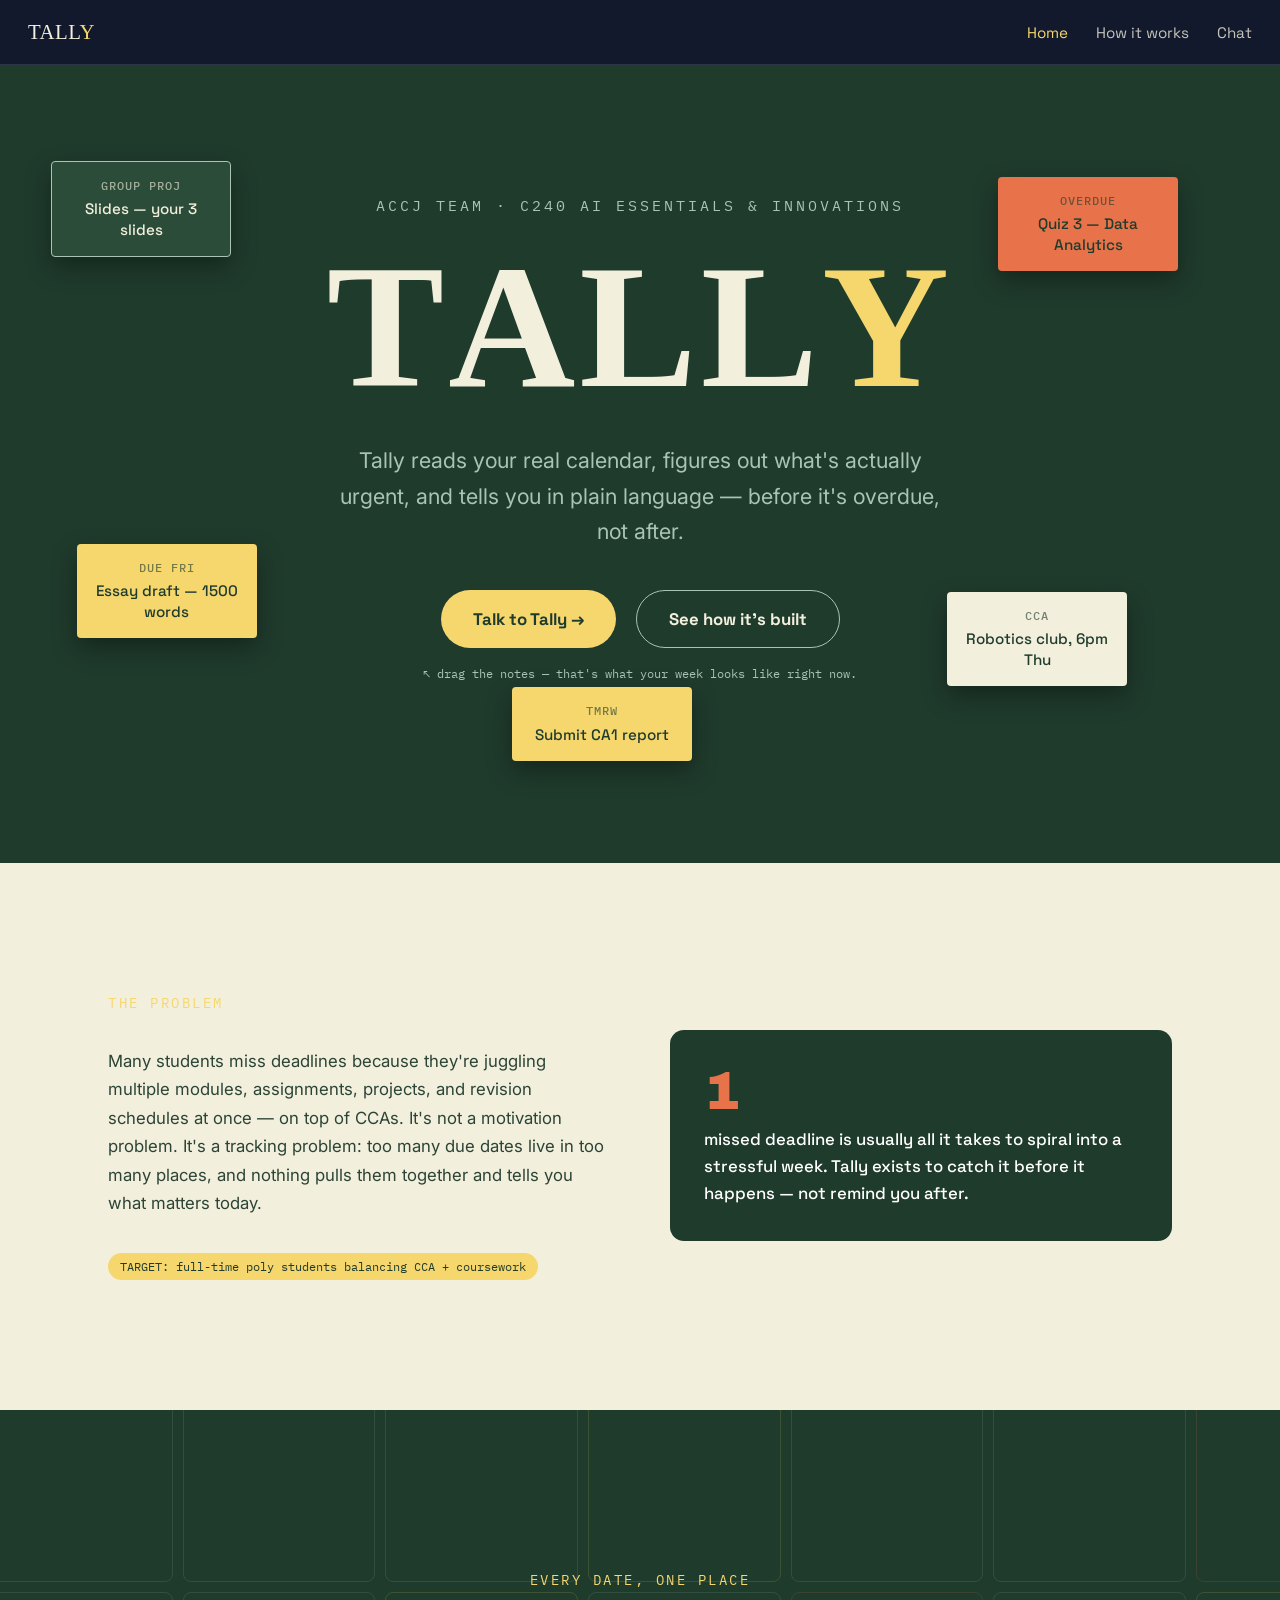
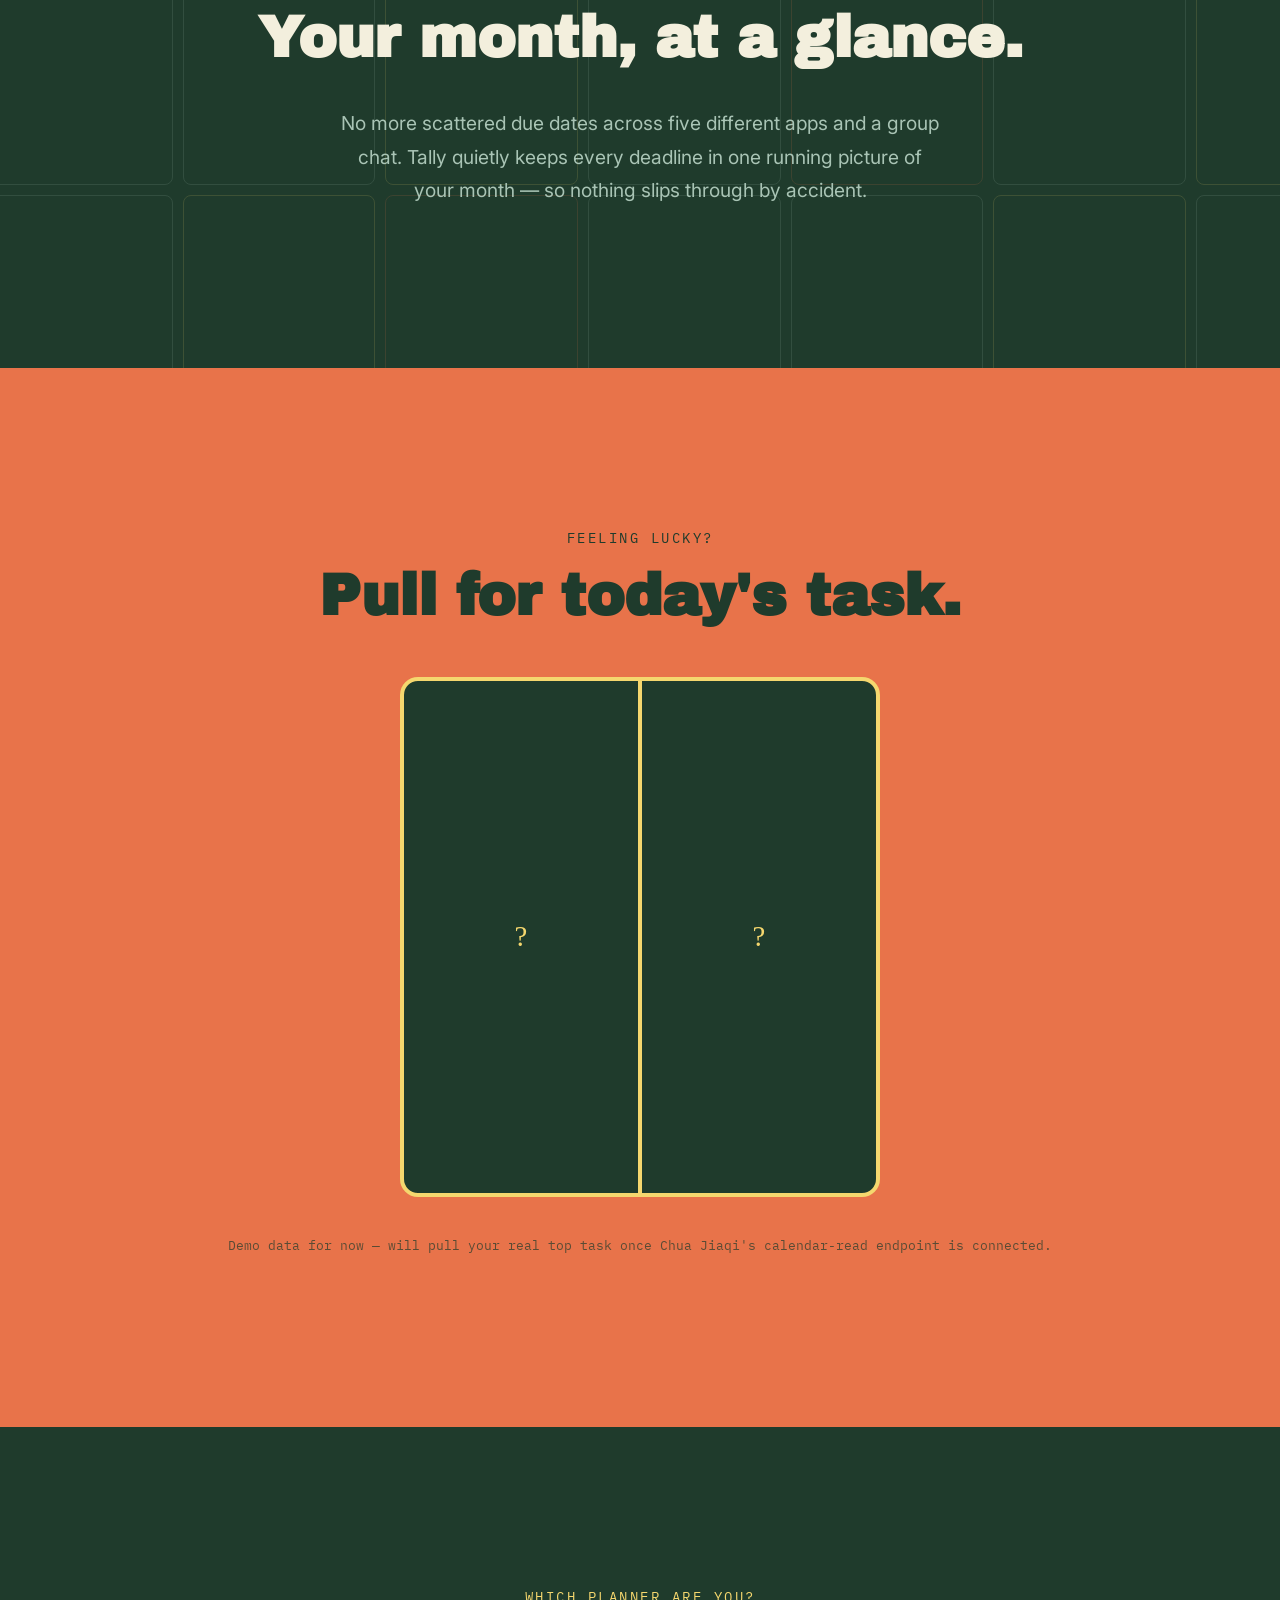
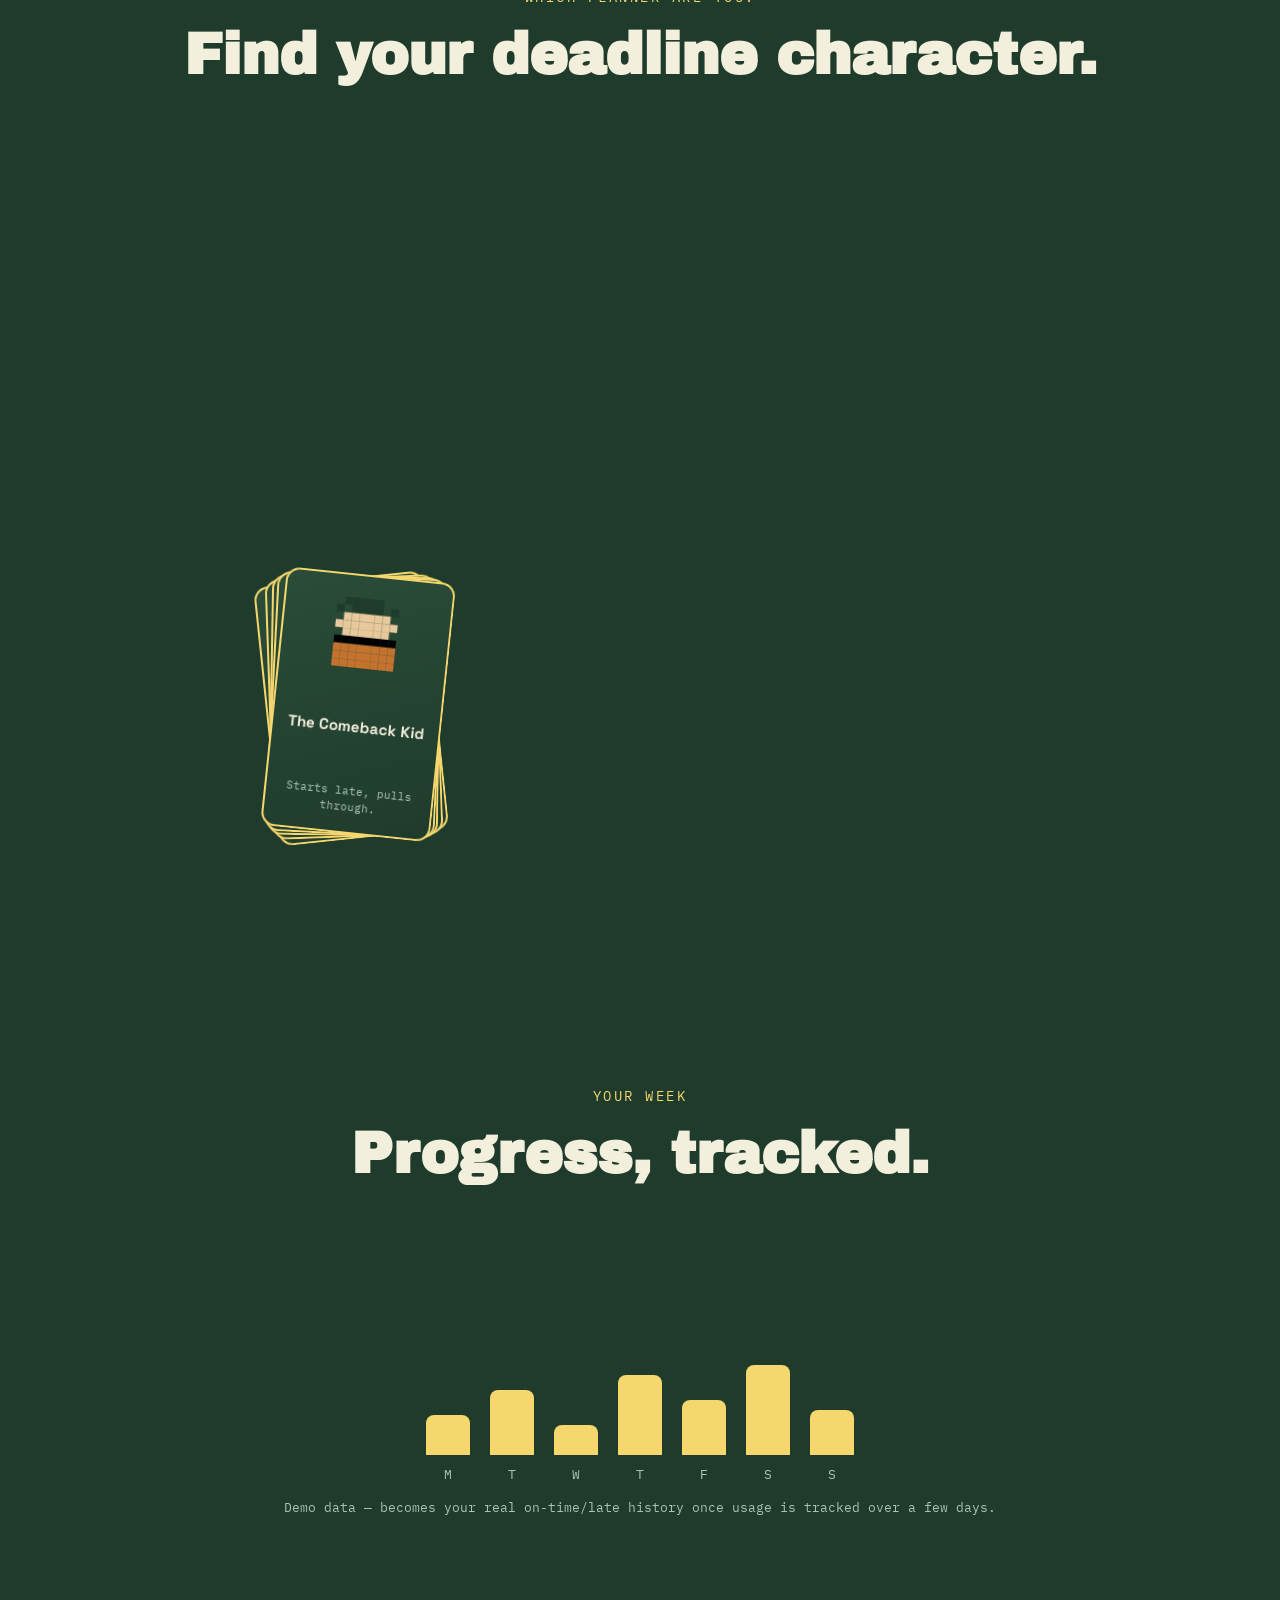
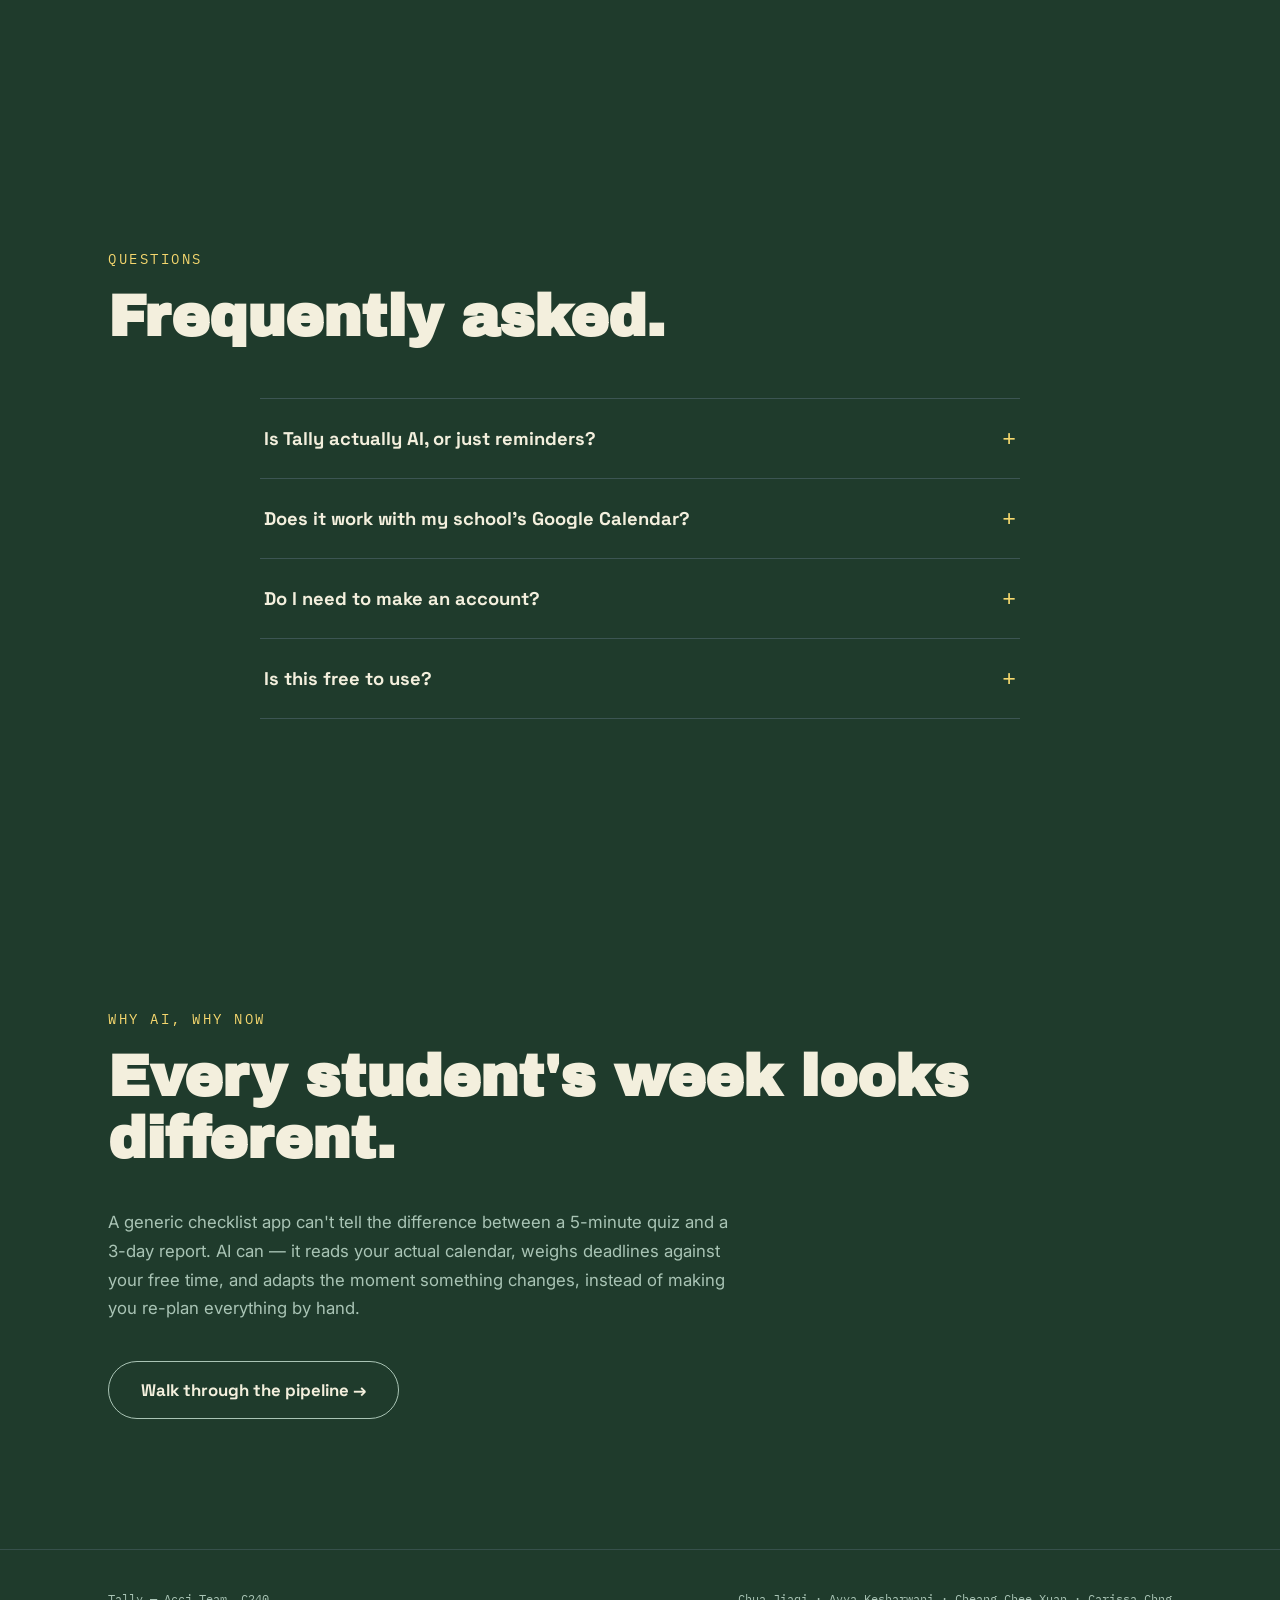
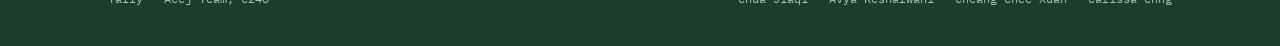
==== commit f15567da: "Remove FAQ item on AI error handling Removed FAQ question about AI error handling." ====
--- a/index.html
+++ b/index.html
@@ -223,10 +223,6 @@
         <div class="faq-a">Not for this demo — just open the chat and start asking. A real account layer would come with a full launch.</div>
       </div>
       <div class="faq-item">
-        <button class="faq-q">What happens if the AI gets something wrong? <span class="plus">+</span></button>
-        <div class="faq-a">There's a dedicated error-handling workflow watching in the background, so a failure surfaces as a clear message instead of the bot going silent.</div>
-      </div>
-      <div class="faq-item">
         <button class="faq-q">Is this free to use? <span class="plus">+</span></button>
         <div class="faq-a">This build is a school project demo, so yes — free, and not tied to any pricing plan.</div>
       </div>
--- a/style.css
+++ b/style.css
@@ -0,0 +1,912 @@
+@import url('https://fonts.googleapis.com/css2?family=Stardos+Stencil:wght@400;700&family=Space+Grotesk:wght@400;500;700&family=Inter:wght@400;500;600&family=IBM+Plex+Mono:wght@400;500&family=Archivo+Black&display=swap');
+
+:root{
+  --ink:#1F3B2C;
+  --ink-soft:#2A4C38;
+  --paper:#F3EFDD;
+  --yellow:#F5D76E;
+  --coral:#E8734A;
+  --slate:#A9C4B5;
+  --radius:14px;
+}
+
+*{box-sizing:border-box;}
+html{scroll-behavior:smooth;}
+body{
+  margin:0;
+  background:var(--ink);
+  color:var(--paper);
+  font-family:'Inter',sans-serif;
+  -webkit-font-smoothing:antialiased;
+}
+
+::selection{background:var(--yellow);color:var(--ink);}
+
+a{color:inherit;}
+
+.wrap{max-width:1120px;margin:0 auto;padding:0 28px;}
+
+/* ---------- NAV ---------- */
+.nav{
+  position:sticky;top:0;z-index:50;
+  display:flex;align-items:center;justify-content:space-between;
+  padding:20px 28px;
+  background:rgba(18,23,46,0.9);
+  backdrop-filter:blur(6px);
+  border-bottom:1px solid rgba(147,163,199,0.2);
+}
+.nav-mark{
+  font-family:'Stardos Stencil',cursive;
+  font-size:1.3rem;
+  letter-spacing:0.5px;
+}
+.nav-mark span{color:var(--yellow);}
+.nav-links{display:flex;gap:28px;list-style:none;margin:0;padding:0;font-family:'Space Grotesk',sans-serif;font-size:0.95rem;}
+.nav-links a{text-decoration:none;opacity:0.8;transition:opacity .15s;}
+.nav-links a:hover,.nav-links a.active{opacity:1;color:var(--yellow);}
+
+.nav-toggle{
+  display:none;
+  background:transparent;
+  border:1.5px solid var(--slate);
+  border-radius:8px;
+  width:40px;height:40px;
+  color:var(--paper);
+  font-size:1.1rem;
+  cursor:pointer;
+}
+
+/* ---------- BUTTONS ---------- */
+.btn{
+  display:inline-flex;align-items:center;gap:8px;
+  font-family:'Space Grotesk',sans-serif;font-weight:700;font-size:1.05rem;
+  padding:17px 32px;border-radius:100px;border:none;cursor:pointer;
+  text-decoration:none;
+}
+.btn-primary{background:var(--yellow);color:var(--ink);}
+.btn-primary:hover{background:#fbe6a0;}
+.btn-ghost{background:transparent;color:var(--paper);border:1.5px solid var(--slate);}
+.btn-ghost:hover{border-color:var(--yellow);color:var(--yellow);}
+
+/* ---------- HERO ---------- */
+.hero{
+  position:relative;
+  padding:130px 0 170px;
+  text-align:center;
+  overflow:hidden;
+  min-height:80vh;
+  display:flex;
+  align-items:center;
+}
+.hero .wrap{width:100%;}
+.eyebrow{
+  font-family:'IBM Plex Mono',monospace;
+  color:var(--slate);
+  font-size:0.95rem;
+  letter-spacing:3px;
+  text-transform:uppercase;
+  margin-bottom:24px;
+}
+.wordmark{
+  font-family:'Stardos Stencil',cursive;
+  font-weight:700;
+  font-size:clamp(4.5rem,16vw,11rem);
+  line-height:1;
+  margin:0 0 28px;
+  letter-spacing:4px;
+  position:relative;
+  z-index:3;
+}
+.wordmark .accent{color:var(--yellow);}
+.wordmark .char-in{
+  display:inline-block;
+  opacity:0;
+  transform:translateY(24px);
+  animation:charIn 0.5s cubic-bezier(.2,.8,.2,1) forwards;
+}
+@keyframes charIn{
+  to{opacity:1; transform:translateY(0);}
+}
+.sub{
+  font-size:1.35rem;
+  color:var(--slate);
+  max-width:600px;
+  line-height:1.65;
+  margin:0 auto 40px;
+  position:relative;
+  z-index:3;
+}
+.hero-cta{
+  display:flex;gap:20px;flex-wrap:wrap;justify-content:center;
+  pointer-events:auto;
+  position:relative;
+  z-index:3;
+}
+
+/* sticky notes — scattered around the wordmark, absolute within hero */
+.note-field{
+  position:absolute;
+  inset:0;
+  z-index:1;
+  pointer-events:none;
+}
+.note{
+  position:absolute;
+  pointer-events:auto;
+  width:180px;
+  padding:16px 18px;
+  border-radius:4px;
+  font-family:'Space Grotesk',sans-serif;
+  font-size:0.95rem;
+  font-weight:500;
+  line-height:1.35;
+  cursor:grab;
+  user-select:none;
+  box-shadow:0 10px 25px rgba(0,0,0,0.35);
+  transition:box-shadow .15s;
+}
+.note:active{cursor:grabbing;box-shadow:0 18px 35px rgba(0,0,0,0.5);}
+.note.dragging{z-index:40;}
+.note-tag{
+  font-family:'IBM Plex Mono',monospace;
+  font-size:0.72rem;
+  text-transform:uppercase;
+  letter-spacing:1px;
+  opacity:0.6;
+  display:block;
+  margin-bottom:6px;
+}
+.note.y{background:var(--yellow);color:var(--ink);}
+.note.c{background:var(--coral);color:var(--ink);}
+.note.p{background:var(--paper);color:var(--ink);}
+.note.b{background:var(--ink-soft);color:var(--paper);border:1px solid var(--slate);}
+
+.hero-hint{
+  font-family:'IBM Plex Mono',monospace;
+  font-size:0.75rem;
+  color:var(--slate);
+  margin-top:18px;
+}
+
+/* ---------- SECTION shared ---------- */
+section{padding:130px 0;}
+.section-label{
+  font-family:'IBM Plex Mono',monospace;
+  font-size:0.9rem;
+  color:var(--yellow);
+  letter-spacing:2.5px;
+  text-transform:uppercase;
+  margin-bottom:18px;
+}
+.section-title{
+  font-family:'Archivo Black',sans-serif;
+  font-size:clamp(2.2rem,5vw,3.6rem);
+  margin:0 0 38px;
+  line-height:1.08;
+}
+
+/* ---------- PROBLEM (torn paper) ---------- */
+.problem{
+  background:var(--paper);
+  color:var(--ink);
+  position:relative;
+}
+.problem::before{
+  content:"";
+  position:absolute;top:0;left:0;right:0;height:14px;
+  background:repeating-linear-gradient(115deg,var(--ink) 0 14px,transparent 14px 28px);
+  transform:translateY(-14px);
+}
+.problem-grid{
+  display:grid;
+  grid-template-columns:1fr 1fr;
+  gap:60px;
+  align-items:start;
+}
+.problem-grid p{font-size:1.05rem;line-height:1.7;color:#2b4436;}
+.stat-card{
+  background:var(--ink);
+  color:var(--paper);
+  border-radius:var(--radius);
+  padding:34px;
+  font-family:'Space Grotesk',sans-serif;
+}
+.stat-card p{
+  color:#FFFFFF;
+  font-weight:500;
+  font-size:1.05rem;
+  line-height:1.6;
+}
+.stat-num{
+  font-family:'Archivo Black',sans-serif;
+  font-size:3.4rem;
+  color:var(--coral);
+  line-height:1;
+  margin-bottom:8px;
+}
+.audience-chip{
+  display:inline-block;
+  background:var(--yellow);
+  color:var(--ink);
+  font-family:'IBM Plex Mono',monospace;
+  font-size:0.75rem;
+  padding:6px 12px;
+  border-radius:100px;
+  margin-top:18px;
+}
+
+@media (max-width:780px){
+  .problem-grid{grid-template-columns:1fr;}
+}
+
+/* ---------- STEPS / how it works ---------- */
+.steps{display:flex;flex-direction:column;gap:0;}
+.step{
+  display:grid;
+  grid-template-columns:90px 1fr;
+  gap:28px;
+  padding:34px 0;
+  border-top:1px solid rgba(147,163,199,0.25);
+}
+.step:last-child{border-bottom:1px solid rgba(147,163,199,0.25);}
+.step-num{
+  font-family:'Archivo Black',sans-serif;
+  font-size:2.4rem;
+  color:var(--slate);
+  opacity:0.5;
+}
+.step-role{
+  font-family:'IBM Plex Mono',monospace;
+  font-size:0.75rem;
+  color:var(--yellow);
+  text-transform:uppercase;
+  letter-spacing:1.5px;
+  margin-bottom:6px;
+}
+.step-title{
+  font-family:'Space Grotesk',sans-serif;
+  font-weight:700;
+  font-size:1.3rem;
+  margin:0 0 10px;
+}
+.step-desc{color:var(--slate);line-height:1.6;margin-bottom:16px;max-width:640px;}
+.flow{
+  display:flex;flex-wrap:wrap;gap:10px;align-items:center;
+  font-family:'IBM Plex Mono',monospace;font-size:0.8rem;
+}
+.flow-node{
+  background:var(--ink-soft);
+  border:1px solid var(--slate);
+  padding:8px 14px;
+  border-radius:8px;
+}
+.flow-arrow{color:var(--slate);}
+
+.slot{
+  margin-top:16px;
+  border:1.5px dashed var(--slate);
+  border-radius:10px;
+  padding:14px 16px;
+  font-family:'IBM Plex Mono',monospace;
+  font-size:0.78rem;
+  color:var(--slate);
+}
+.slot b{color:var(--paper);}
+
+/* ---------- CHAT PAGE ---------- */
+.chat-page{padding-top:60px;padding-bottom:120px;}
+.chat-shell{
+  max-width:640px;
+  margin:0 auto;
+  background:var(--ink-soft);
+  border-radius:20px;
+  border:1px solid rgba(147,163,199,0.3);
+  overflow:hidden;
+  display:flex;
+  flex-direction:column;
+  height:600px;
+}
+.chat-head{
+  padding:18px 22px;
+  border-bottom:1px solid rgba(147,163,199,0.25);
+  display:flex;align-items:center;gap:12px;
+}
+.chat-dot{width:10px;height:10px;border-radius:50%;background:var(--yellow);}
+.chat-head-name{font-family:'Space Grotesk',sans-serif;font-weight:700;}
+.chat-head-status{font-family:'IBM Plex Mono',monospace;font-size:0.7rem;color:var(--slate);margin-left:auto;}
+.chat-log{
+  flex:1;overflow-y:auto;
+  padding:22px;
+  display:flex;flex-direction:column;gap:14px;
+}
+.bubble{
+  max-width:78%;
+  padding:12px 16px;
+  border-radius:14px;
+  font-size:0.92rem;
+  line-height:1.5;
+  white-space:pre-wrap;
+}
+.bubble.bot{
+  align-self:flex-start;
+  background:var(--paper);
+  color:var(--ink);
+  border-bottom-left-radius:4px;
+}
+.bubble.user{
+  align-self:flex-end;
+  background:var(--yellow);
+  color:var(--ink);
+  border-bottom-right-radius:4px;
+}
+.bubble.system{
+  align-self:center;
+  background:transparent;
+  border:1px dashed var(--slate);
+  color:var(--slate);
+  font-family:'IBM Plex Mono',monospace;
+  font-size:0.72rem;
+}
+.chat-input-row{
+  display:flex;gap:10px;
+  padding:16px;
+  border-top:1px solid rgba(147,163,199,0.25);
+}
+.chat-input-row input{
+  flex:1;
+  background:var(--ink);
+  border:1px solid var(--slate);
+  border-radius:100px;
+  padding:12px 18px;
+  color:var(--paper);
+  font-family:'Inter',sans-serif;
+  font-size:0.92rem;
+}
+.chat-input-row input:focus{outline:none;border-color:var(--yellow);}
+.chat-input-row button{
+  background:var(--yellow);
+  border:none;
+  border-radius:100px;
+  width:46px;height:46px;
+  font-size:1.1rem;
+  cursor:pointer;
+}
+.typing{display:flex;gap:4px;align-self:flex-start;padding:12px 16px;}
+.typing span{width:6px;height:6px;border-radius:50%;background:var(--slate);animation:blink 1.2s infinite ease-in-out;}
+.typing span:nth-child(2){animation-delay:0.2s;}
+.typing span:nth-child(3){animation-delay:0.4s;}
+@keyframes blink{0%,80%,100%{opacity:0.2;}40%{opacity:1;}}
+
+/* ---------- FOOTER ---------- */
+footer{
+  padding:40px 0;
+  border-top:1px solid rgba(147,163,199,0.2);
+  font-family:'IBM Plex Mono',monospace;
+  font-size:0.78rem;
+  color:var(--slate);
+  display:flex;justify-content:space-between;flex-wrap:wrap;gap:10px;
+}
+
+/* =========================================================
+   SCROLL REVEAL — generic utility, toggled by JS IntersectionObserver
+   ========================================================= */
+.reveal{
+  opacity:0;
+  transform:translateY(30px);
+  transition:opacity 0.7s cubic-bezier(.2,.8,.2,1), transform 0.7s cubic-bezier(.2,.8,.2,1);
+}
+.reveal.in{opacity:1; transform:translateY(0);}
+
+/* =========================================================
+   CALENDAR STRIP — pure background texture, Abetka-style, no boxed grid
+   ========================================================= */
+.calendar-section{
+  position:relative;
+  padding:160px 0;
+  overflow:hidden;
+  min-height:60vh;
+  display:flex;
+  align-items:center;
+}
+.calendar-bg{
+  position:absolute;
+  inset:-40px;
+  display:grid;
+  grid-template-columns:repeat(9,1fr);
+  gap:10px;
+  padding:20px;
+  opacity:0.14;
+  z-index:0;
+  pointer-events:none;
+}
+.calendar-bg div{
+  border:1.5px solid var(--slate);
+  border-radius:8px;
+  aspect-ratio:1;
+}
+.calendar-bg div:nth-child(4n){border-color:var(--yellow);}
+.calendar-bg div:nth-child(7n){border-color:var(--coral);}
+.calendar-content{
+  position:relative;
+  z-index:1;
+  text-align:center;
+  width:100%;
+}
+.calendar-content p{
+  color:var(--slate);
+  max-width:600px;
+  margin:0 auto;
+  line-height:1.75;
+  font-size:1.2rem;
+}
+
+/* =========================================================
+   SLOT MACHINE
+   ========================================================= */
+.slot-section{
+  padding:160px 0;
+  text-align:center;
+  position:relative;
+  background:var(--coral);
+  overflow:hidden;
+}
+.slot-section .section-label{color:var(--ink);}
+.slot-section .section-title{color:var(--ink);}
+.slot-stage{
+  position:relative;
+  max-width:480px;
+  margin:50px auto 0;
+}
+.slot-machine{
+  position:relative;
+  padding:0 0 30px;
+}
+.machine-dome{
+  background:var(--paper);
+  border-radius:200px 200px 0 0;
+  height:90px;
+  display:flex;
+  align-items:flex-end;
+  justify-content:center;
+  padding-bottom:14px;
+  border:4px solid var(--ink);
+  border-bottom:none;
+}
+.machine-star{
+  font-size:2.2rem;
+  color:var(--yellow);
+  filter:drop-shadow(0 2px 0 var(--ink));
+}
+.machine-body{
+  background:var(--ink-soft);
+  border:4px solid var(--ink);
+  border-top:none;
+  border-radius:0 0 18px 18px;
+  padding:28px 26px 34px;
+}
+.marquee{
+  display:flex;
+  justify-content:space-between;
+  margin-bottom:20px;
+  padding:0 6px;
+}
+.marquee span{
+  width:11px;height:11px;border-radius:50%;
+  background:var(--yellow);
+  box-shadow:0 0 10px 2px rgba(255,207,90,0.7);
+  animation:marqueeFade 2.2s ease-in-out infinite;
+}
+.marquee span:nth-child(2n){animation-delay:0.55s;}
+.marquee span:nth-child(3n){animation-delay:1.1s;}
+@keyframes marqueeFade{
+  0%,100%{opacity:0.15; box-shadow:0 0 4px 1px rgba(255,207,90,0.2);}
+  50%{opacity:1; box-shadow:0 0 14px 3px rgba(255,207,90,0.8);}
+}
+.reels{
+  display:flex;
+  gap:12px;
+  background:var(--ink);
+  border-radius:14px;
+  padding:20px;
+  margin-bottom:26px;
+}
+.reel{
+  flex:1;
+  height:100px;
+  background:var(--paper);
+  border-radius:10px;
+  overflow:hidden;
+  display:flex;
+  align-items:center;
+  justify-content:center;
+  font-size:2.2rem;
+  color:var(--ink);
+  position:relative;
+  border:3px solid var(--yellow);
+}
+.reel .reel-strip{
+  display:flex;
+  flex-direction:column;
+  align-items:center;
+}
+.reel.spinning .reel-strip{
+  animation:reelSpin 0.15s linear infinite;
+}
+@keyframes reelSpin{
+  0%{transform:translateY(0);}
+  100%{transform:translateY(34px);}
+}
+.slot-result{
+  min-height:60px;
+  font-family:'Space Grotesk',sans-serif;
+  font-weight:700;
+  color:var(--paper);
+  font-size:1.15rem;
+  margin-bottom:24px;
+  padding:0 10px;
+}
+.slot-result .tag{
+  display:block;
+  font-family:'IBM Plex Mono',monospace;
+  font-weight:400;
+  font-size:0.8rem;
+  color:var(--slate);
+  margin-bottom:6px;
+  text-transform:uppercase;
+  letter-spacing:1px;
+}
+.lever-btn{
+  font-family:'Stardos Stencil',cursive;
+  background:var(--yellow);
+  color:var(--ink);
+  border:none;
+  border-radius:100px;
+  padding:16px 36px;
+  font-size:1.1rem;
+  cursor:pointer;
+  box-shadow:0 6px 0 #c49a2e;
+  transition:transform 0.1s;
+}
+.lever-btn:active{transform:translateY(4px);box-shadow:0 2px 0 #c49a2e;}
+.lever-btn:disabled{opacity:0.6;cursor:default;}
+.slot-note{
+  font-family:'IBM Plex Mono',monospace;
+  font-size:0.8rem;
+  color:var(--ink);
+  opacity:0.7;
+  margin-top:40px;
+}
+
+/* scroll-linked vault doors covering the whole machine */
+.slot-doors{
+  position:absolute;
+  inset:0;
+  z-index:5;
+  pointer-events:none;
+}
+.door{
+  position:absolute;
+  top:0; bottom:0;
+  width:50%;
+  background:var(--ink);
+  border:4px solid var(--yellow);
+  display:flex;
+  align-items:center;
+  justify-content:center;
+}
+.door.left{
+  left:0;
+  border-radius:18px 0 0 18px;
+  transform:translateX(calc(var(--door-progress, 0) * -100%));
+  border-right:2px solid var(--yellow);
+}
+.door.right{
+  right:0;
+  border-radius:0 18px 18px 0;
+  transform:translateX(calc(var(--door-progress, 0) * 100%));
+  border-left:2px solid var(--yellow);
+}
+.door span{
+  font-family:'Stardos Stencil',cursive;
+  color:var(--yellow);
+  font-size:1.8rem;
+  opacity:calc(1 - var(--door-progress, 0));
+}
+
+/* =========================================================
+   TAROT CHARACTER CARDS + QUIZ
+   ========================================================= */
+.tarot-section{padding:160px 0;text-align:center;}
+.tarot-grid{
+  position:relative;
+  display:flex;
+  flex-wrap:wrap;
+  justify-content:center;
+  gap:36px;
+  max-width:1000px;
+  margin:60px auto 50px;
+  min-height:380px;
+  perspective:1400px;
+}
+.tarot-card{
+  width:170px;
+  height:260px;
+  opacity:0;
+  transform:translate(var(--dx,0), var(--dy,-40px)) rotate(var(--rot,0deg));
+  transition:transform 0.9s cubic-bezier(.2,.8,.2,1), opacity 0.9s ease;
+}
+.tarot-card.in{
+  opacity:1;
+  transform:translate(0,0) rotate(var(--settle-rot,0deg));
+}
+.card-inner{
+  position:relative;
+  width:100%;
+  height:100%;
+  transform-style:preserve-3d;
+  transition:transform 0.7s cubic-bezier(.3,.7,.3,1);
+}
+.tarot-card.flipped .card-inner{transform:rotateY(180deg);}
+.card-face{
+  position:absolute;
+  inset:0;
+  border-radius:14px;
+  border:2px solid var(--yellow);
+  backface-visibility:hidden;
+  display:flex;
+  flex-direction:column;
+  align-items:center;
+  justify-content:space-between;
+  padding:16px 12px;
+}
+.card-back{
+  background:repeating-linear-gradient(45deg, var(--ink-soft), var(--ink-soft) 10px, var(--ink) 10px, var(--ink) 20px);
+  display:flex;
+  align-items:center;
+  justify-content:center;
+}
+.card-back span{
+  font-family:'Stardos Stencil',cursive;
+  font-size:2.4rem;
+  color:var(--yellow);
+  opacity:0.8;
+}
+.card-front{
+  background:linear-gradient(160deg, var(--ink-soft), var(--ink));
+  transform:rotateY(180deg);
+}
+.tarot-card.collected{
+  transition:transform 0.7s cubic-bezier(.3,.7,.3,1), opacity 0.4s ease;
+}
+.tarot-portrait{
+  width:70px;height:70px;
+  border-radius:50%;
+  display:flex;align-items:center;justify-content:center;
+  font-size:2rem;
+  margin-top:6px;
+}
+.tarot-name{
+  font-family:'Space Grotesk',sans-serif;
+  font-weight:700;
+  font-size:0.95rem;
+  text-align:center;
+}
+.tarot-desc{
+  font-family:'IBM Plex Mono',monospace;
+  font-size:0.68rem;
+  color:var(--slate);
+  text-align:center;
+  line-height:1.45;
+}
+
+/* deck (left) + quiz (right) layout, revealed after collect */
+.quiz-row{
+  display:flex;
+  gap:70px;
+  align-items:center;
+  justify-content:center;
+  max-width:820px;
+  margin:0 auto;
+}
+.deck-col{
+  position:relative;
+  width:190px;
+  height:290px;
+  flex-shrink:0;
+  display:none;
+}
+.deck-col.active{display:block;}
+.deck-col .tarot-card{
+  position:absolute;
+  top:0; left:0;
+  opacity:1;
+}
+.deck-col .tarot-card:nth-child(1){transform:rotate(-6deg) translate(-4px,2px); z-index:1;}
+.deck-col .tarot-card:nth-child(2){transform:rotate(-2deg) translate(-1px,1px); z-index:2;}
+.deck-col .tarot-card:nth-child(3){transform:rotate(1deg); z-index:3;}
+.deck-col .tarot-card:nth-child(4){transform:rotate(3deg) translate(1px,-1px); z-index:4;}
+.deck-col .tarot-card:nth-child(5){transform:rotate(6deg) translate(3px,-2px); z-index:5;}
+.quiz-col{flex:1; max-width:480px; text-align:left;}
+.quiz-box{
+  background:var(--ink-soft);
+  border:1px solid rgba(147,163,199,0.3);
+  border-radius:18px;
+  padding:34px;
+  display:none;
+  opacity:0;
+  transform:translateX(24px);
+  transition:opacity 0.6s ease, transform 0.6s ease;
+}
+.quiz-box.active{display:block;}
+.quiz-box.shown{opacity:1; transform:translateX(0);}
+.quiz-question{
+  font-family:'Space Grotesk',sans-serif;
+  font-weight:700;
+  font-size:1.25rem;
+  margin-bottom:24px;
+}
+.quiz-options{display:flex;flex-direction:column;gap:12px;}
+.quiz-option{
+  font-family:'Inter',sans-serif;
+  background:var(--ink);
+  border:1px solid var(--slate);
+  color:var(--paper);
+  border-radius:10px;
+  padding:14px 18px;
+  text-align:left;
+  cursor:pointer;
+  font-size:1rem;
+}
+.quiz-option:hover{border-color:var(--yellow);}
+.quiz-result-note{
+  font-family:'IBM Plex Mono',monospace;
+  color:var(--slate);
+  font-size:0.8rem;
+  margin-top:18px;
+}
+
+/* =========================================================
+   PROGRESS CHART (demo data)
+   ========================================================= */
+.progress-section{padding:60px 0 160px;text-align:center;}
+.progress-chart{
+  display:flex;
+  align-items:flex-end;
+  justify-content:center;
+  gap:20px;
+  max-width:600px;
+  height:220px;
+  margin:50px auto 20px;
+}
+.progress-bar{
+  width:44px;
+  border-radius:8px 8px 0 0;
+  background:var(--yellow);
+  transition:height 1s cubic-bezier(.2,.8,.2,1);
+  height:0;
+  position:relative;
+}
+.progress-bar span{
+  position:absolute;
+  bottom:-28px;left:0;right:0;
+  text-align:center;
+  font-family:'IBM Plex Mono',monospace;
+  font-size:0.8rem;
+  color:var(--slate);
+}
+.progress-note{
+  font-family:'IBM Plex Mono',monospace;
+  font-size:0.8rem;
+  color:var(--slate);
+  margin-top:44px;
+}
+
+/* =========================================================
+   FAQ ACCORDION
+   ========================================================= */
+.faq-section{padding:160px 0;}
+.faq-list{max-width:760px; margin:50px auto 0;}
+.faq-item{
+  border-top:1px solid rgba(147,163,199,0.25);
+}
+.faq-item:last-child{border-bottom:1px solid rgba(147,163,199,0.25);}
+.faq-q{
+  width:100%;
+  background:none;
+  border:none;
+  color:var(--paper);
+  text-align:left;
+  padding:26px 4px;
+  font-family:'Space Grotesk',sans-serif;
+  font-size:1.15rem;
+  font-weight:700;
+  cursor:pointer;
+  display:flex;
+  justify-content:space-between;
+  align-items:center;
+  gap:20px;
+}
+.faq-q .plus{
+  font-family:'Stardos Stencil',cursive;
+  color:var(--yellow);
+  font-size:1.5rem;
+  transition:transform 0.3s ease;
+  flex-shrink:0;
+}
+.faq-item.open .faq-q .plus{transform:rotate(45deg);}
+.faq-a{
+  max-height:0;
+  overflow:hidden;
+  transition:max-height 0.4s ease, padding 0.4s ease;
+  color:var(--slate);
+  font-size:1.02rem;
+  line-height:1.7;
+  padding:0 4px;
+}
+.faq-item.open .faq-a{
+  max-height:240px;
+  padding:0 4px 26px;
+}
+
+@media (max-width:600px){
+  .step{grid-template-columns:1fr;}
+
+  .nav-toggle{display:block;}
+  .nav-links{
+    display:none;
+    position:absolute;
+    top:100%;left:0;right:0;
+    flex-direction:column;
+    gap:0;
+    background:var(--ink-soft);
+    border-bottom:1px solid rgba(147,163,199,0.25);
+    padding:10px 28px 18px;
+  }
+  .nav-links.open{display:flex;}
+  .nav-links a{display:block;padding:12px 0;border-bottom:1px solid rgba(147,163,199,0.15);}
+
+  .hero{padding:50px 0 40px;}
+  .note-field{
+    position:static;
+    display:flex;
+    gap:10px;
+    overflow-x:auto;
+    padding:22px 2px 8px;
+    margin-top:10px;
+    -webkit-overflow-scrolling:touch;
+  }
+  .note{position:static;flex:0 0 auto;width:132px;cursor:default;}
+  .hero-hint{display:none;}
+
+  .chat-shell{height:min(72vh, 560px);}
+  .chat-page{padding-top:30px;padding-bottom:60px;}
+
+  .note-field{justify-content:flex-start;}
+  .tarot-card{width:112px;height:180px;}
+  .slot-machine{max-width:320px;}
+  .reel{height:70px;font-size:1.2rem;}
+
+  .hero{min-height:auto;padding:70px 0 60px;}
+  .wordmark{font-size:clamp(3rem,15vw,4.5rem);}
+  .note-field{position:absolute;}
+  .note{width:120px;padding:10px 12px;font-size:0.75rem;}
+
+  .slot-stage{max-width:280px;}
+  .machine-dome{height:60px;}
+  .machine-star{font-size:1.5rem;}
+  .reels{padding:12px;gap:8px;}
+  .door span{font-size:1.1rem;}
+
+  .quiz-row{flex-direction:column;gap:36px;}
+  .deck-col{margin:0 auto;}
+  .quiz-col{max-width:100%;}
+
+  .faq-q{font-size:1rem;padding:20px 2px;}
+
+  .calendar-section{min-height:auto;padding:80px 0;}
+}
+
+/* pixel-art character portrait sizing */
+.pixel-portrait{width:56px;height:56px;image-rendering:pixelated;}
+.tarot-portrait svg{width:100%;height:100%;}
+
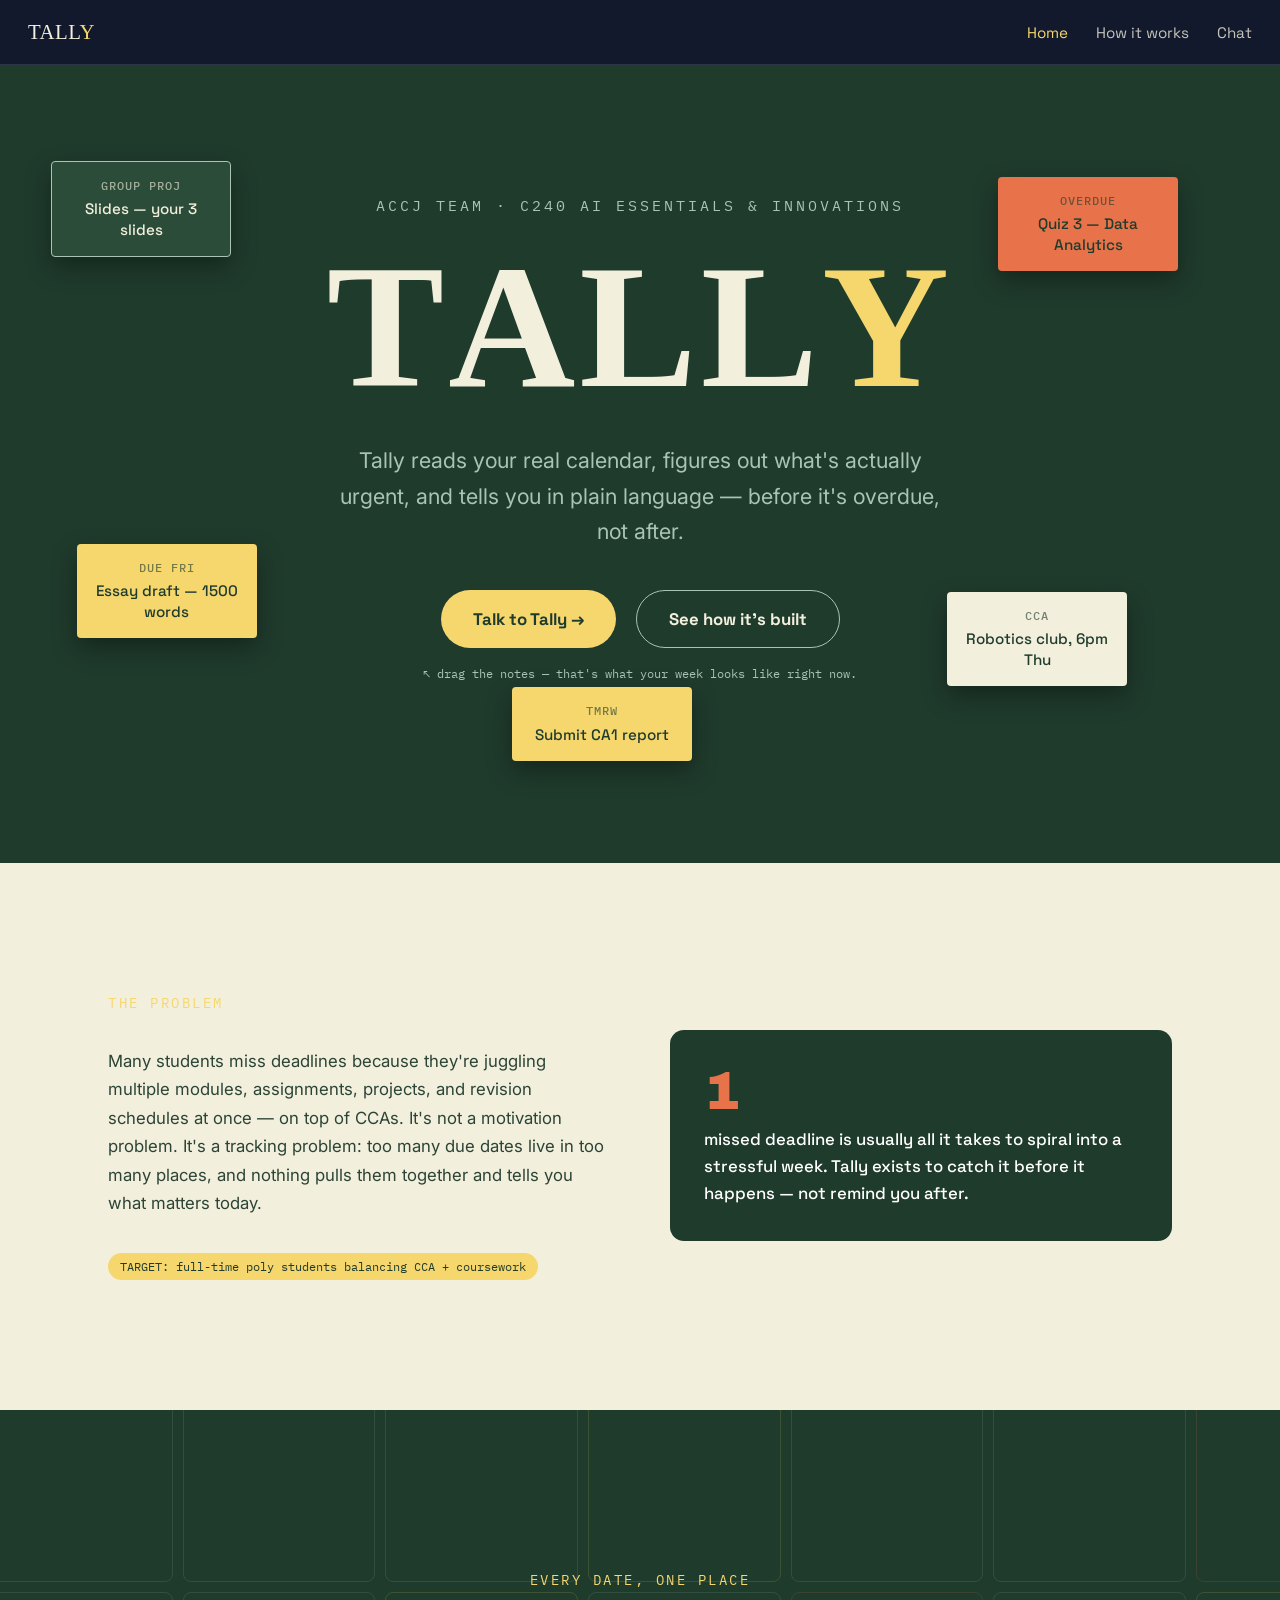
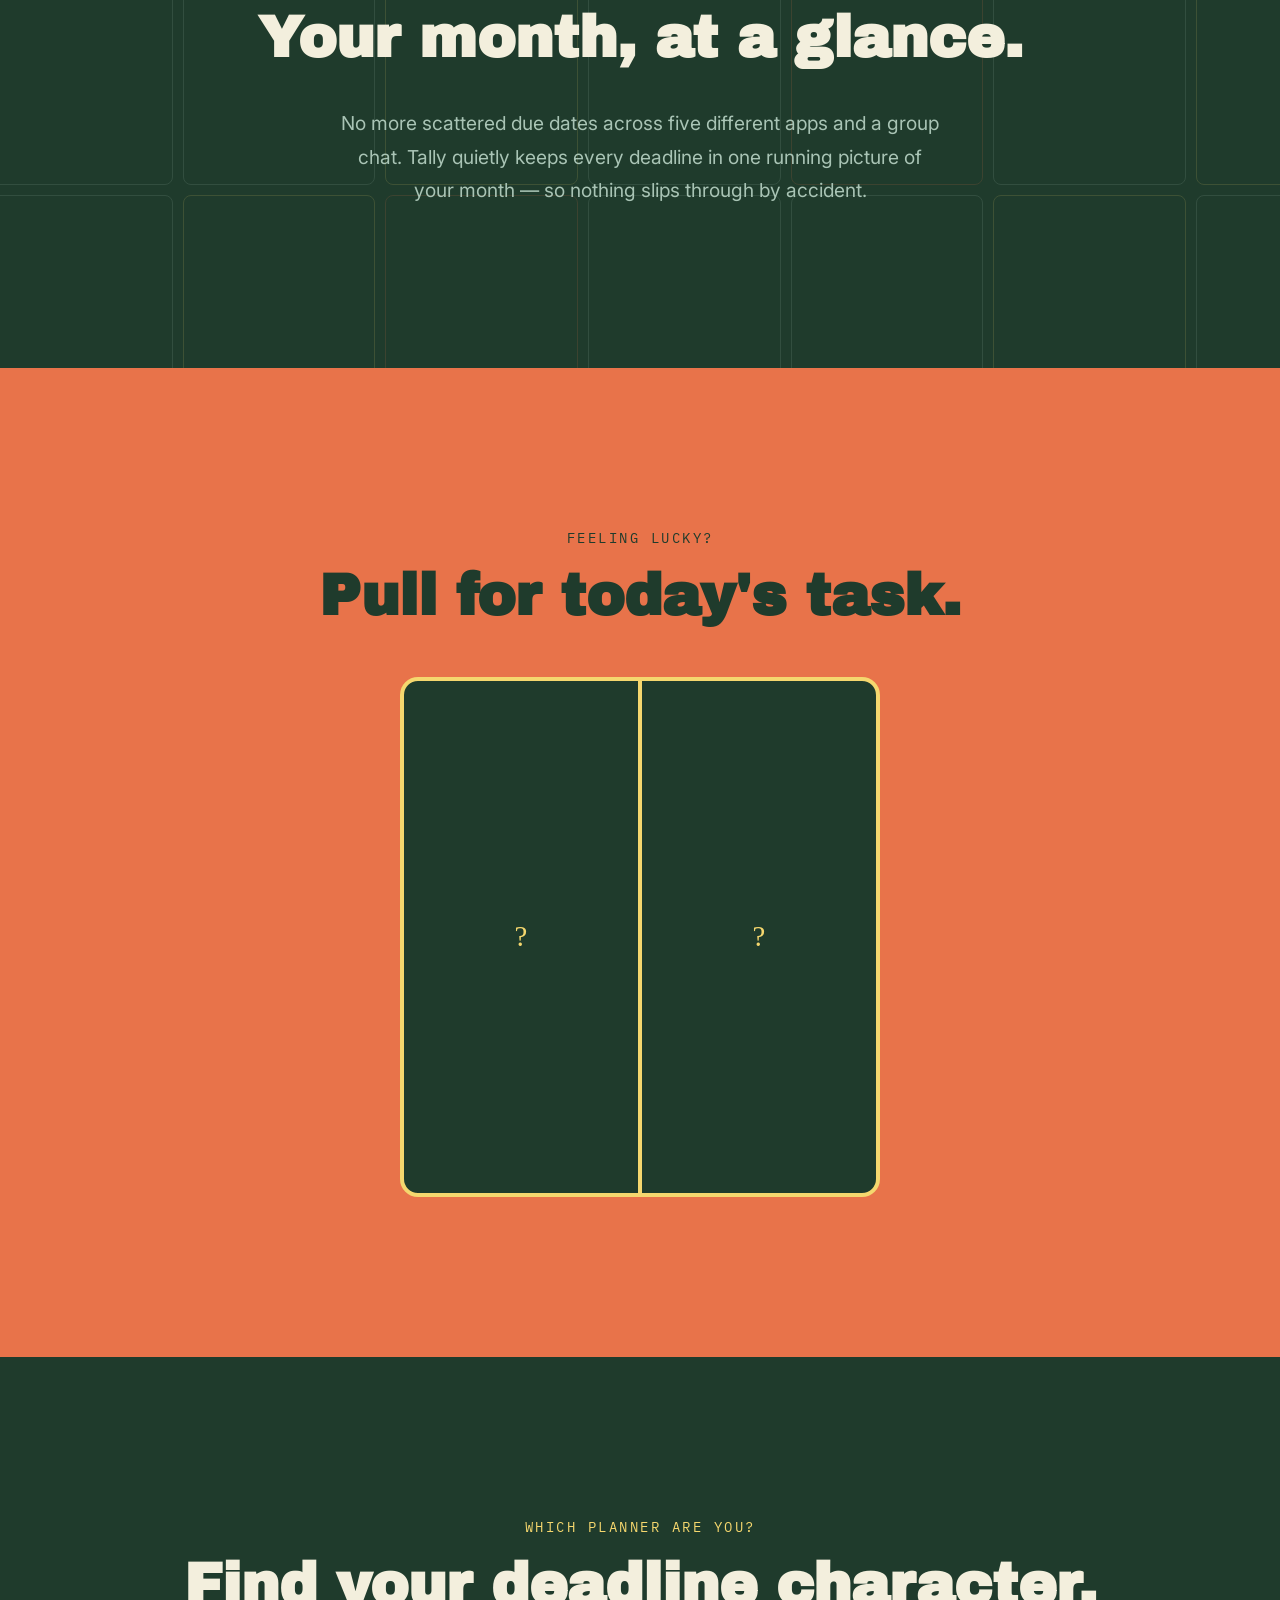
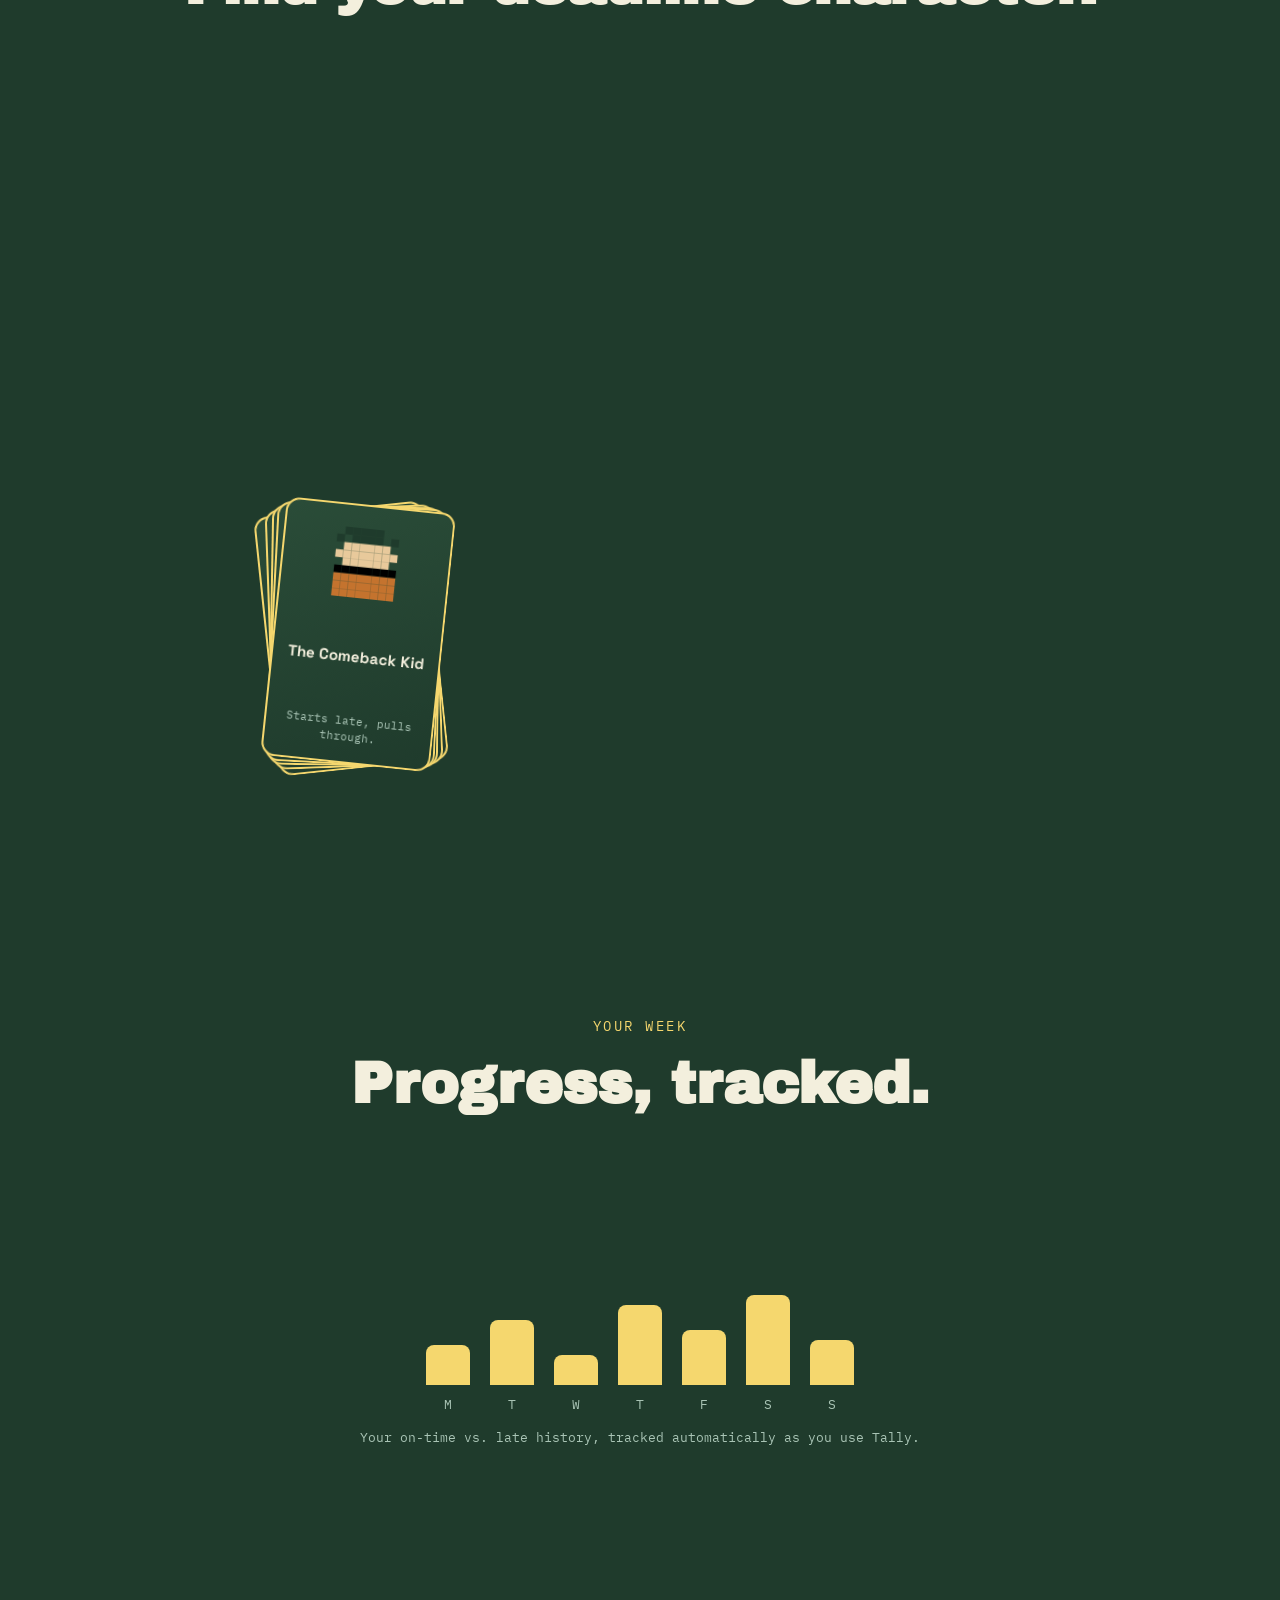
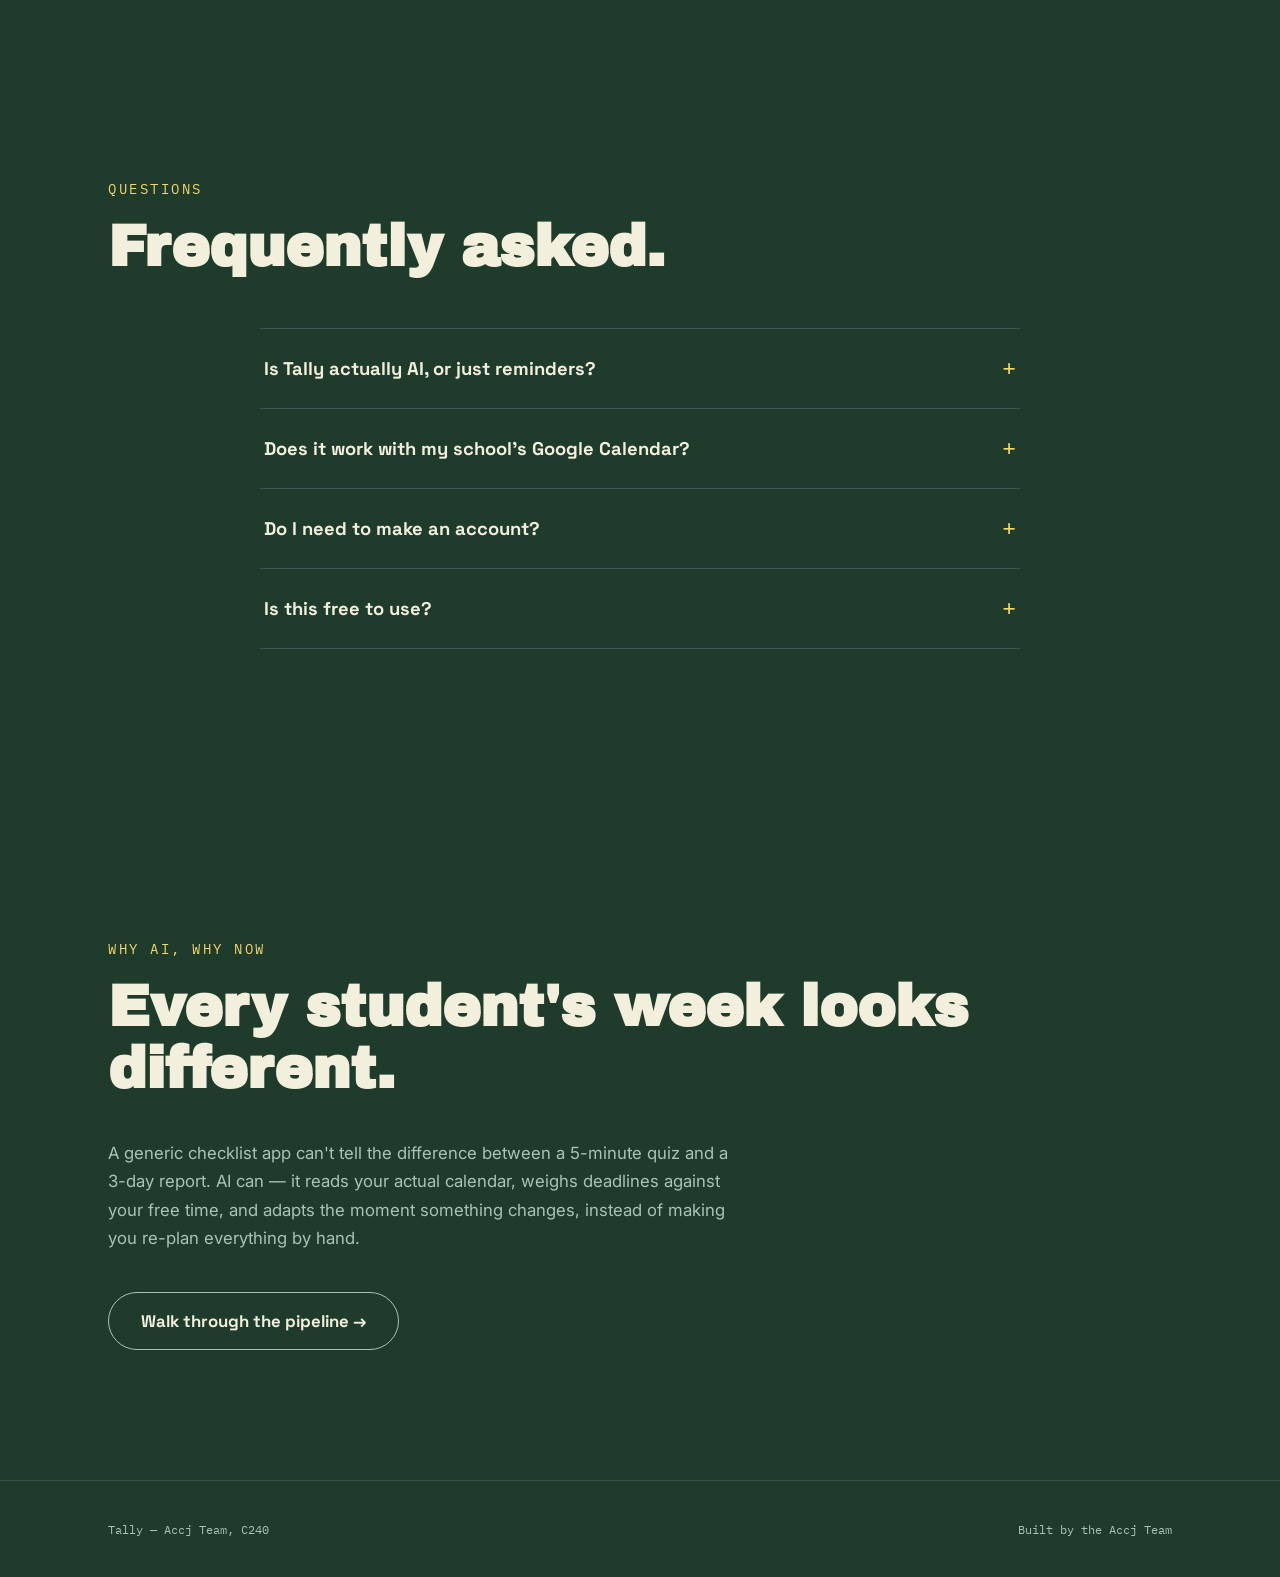
==== commit a541f773: "Add files via upload" ====
--- a/index.html
+++ b/index.html
@@ -101,8 +101,6 @@
         <div class="door right"><span>?</span></div>
       </div>
     </div>
-
-    <p class="slot-note">Demo data for now — will pull your real top task once Chua Jiaqi's calendar-read endpoint is connected.</p>
   </div>
 </section>
 
@@ -179,14 +177,14 @@
         <div class="quiz-box" id="quiz-box">
           <div class="quiz-question" id="quiz-question"></div>
           <div class="quiz-options" id="quiz-options"></div>
-          <p class="quiz-result-note" id="quiz-result-note" style="display:none;">That's you — for now. A few days of real use will sharpen this.</p>
-        </div>
-      </div>
-    </div>
-  </div>
-</section>
-
-<!-- PROGRESS CHART (demo data) -->
+          <p class="quiz-result-note" id="quiz-result-note" style="display:none;">Your planner type — this sharpens the more you use Tally.</p>
+        </div>
+      </div>
+    </div>
+  </div>
+</section>
+
+<!-- PROGRESS CHART -->
 <section class="progress-section reveal">
   <div class="wrap">
     <div class="section-label">Your week</div>
@@ -200,7 +198,7 @@
       <div class="progress-bar"><span>S</span></div>
       <div class="progress-bar"><span>S</span></div>
     </div>
-    <p class="progress-note">Demo data — becomes your real on-time/late history once usage is tracked over a few days.</p>
+    <p class="progress-note">Your on-time vs. late history, tracked automatically as you use Tally.</p>
   </div>
 </section>
 
@@ -220,11 +218,11 @@
       </div>
       <div class="faq-item">
         <button class="faq-q">Do I need to make an account? <span class="plus">+</span></button>
-        <div class="faq-a">Not for this demo — just open the chat and start asking. A real account layer would come with a full launch.</div>
+        <div class="faq-a">No — just open the chat and start asking. Account support is on the roadmap.</div>
       </div>
       <div class="faq-item">
         <button class="faq-q">Is this free to use? <span class="plus">+</span></button>
-        <div class="faq-a">This build is a school project demo, so yes — free, and not tied to any pricing plan.</div>
+        <div class="faq-a">Tally is free to use, with no pricing plan attached.</div>
       </div>
     </div>
   </div>
@@ -242,7 +240,7 @@
 <footer>
   <div class="wrap" style="display:flex; justify-content:space-between; width:100%; flex-wrap:wrap; gap:10px;">
     <span>Tally — Accj Team, C240</span>
-    <span>Chua Jiaqi · Avya Kesharwani · Cheang Chee Xuan · Carissa Chng</span>
+    <span>Built by the Accj Team</span>
   </div>
 </footer>
 
--- a/style.css
+++ b/style.css
@@ -593,6 +593,7 @@
   display:flex;
   align-items:center;
   justify-content:center;
+  transition:transform 0.9s cubic-bezier(.16,.84,.24,1);
 }
 .door.left{
   left:0;
